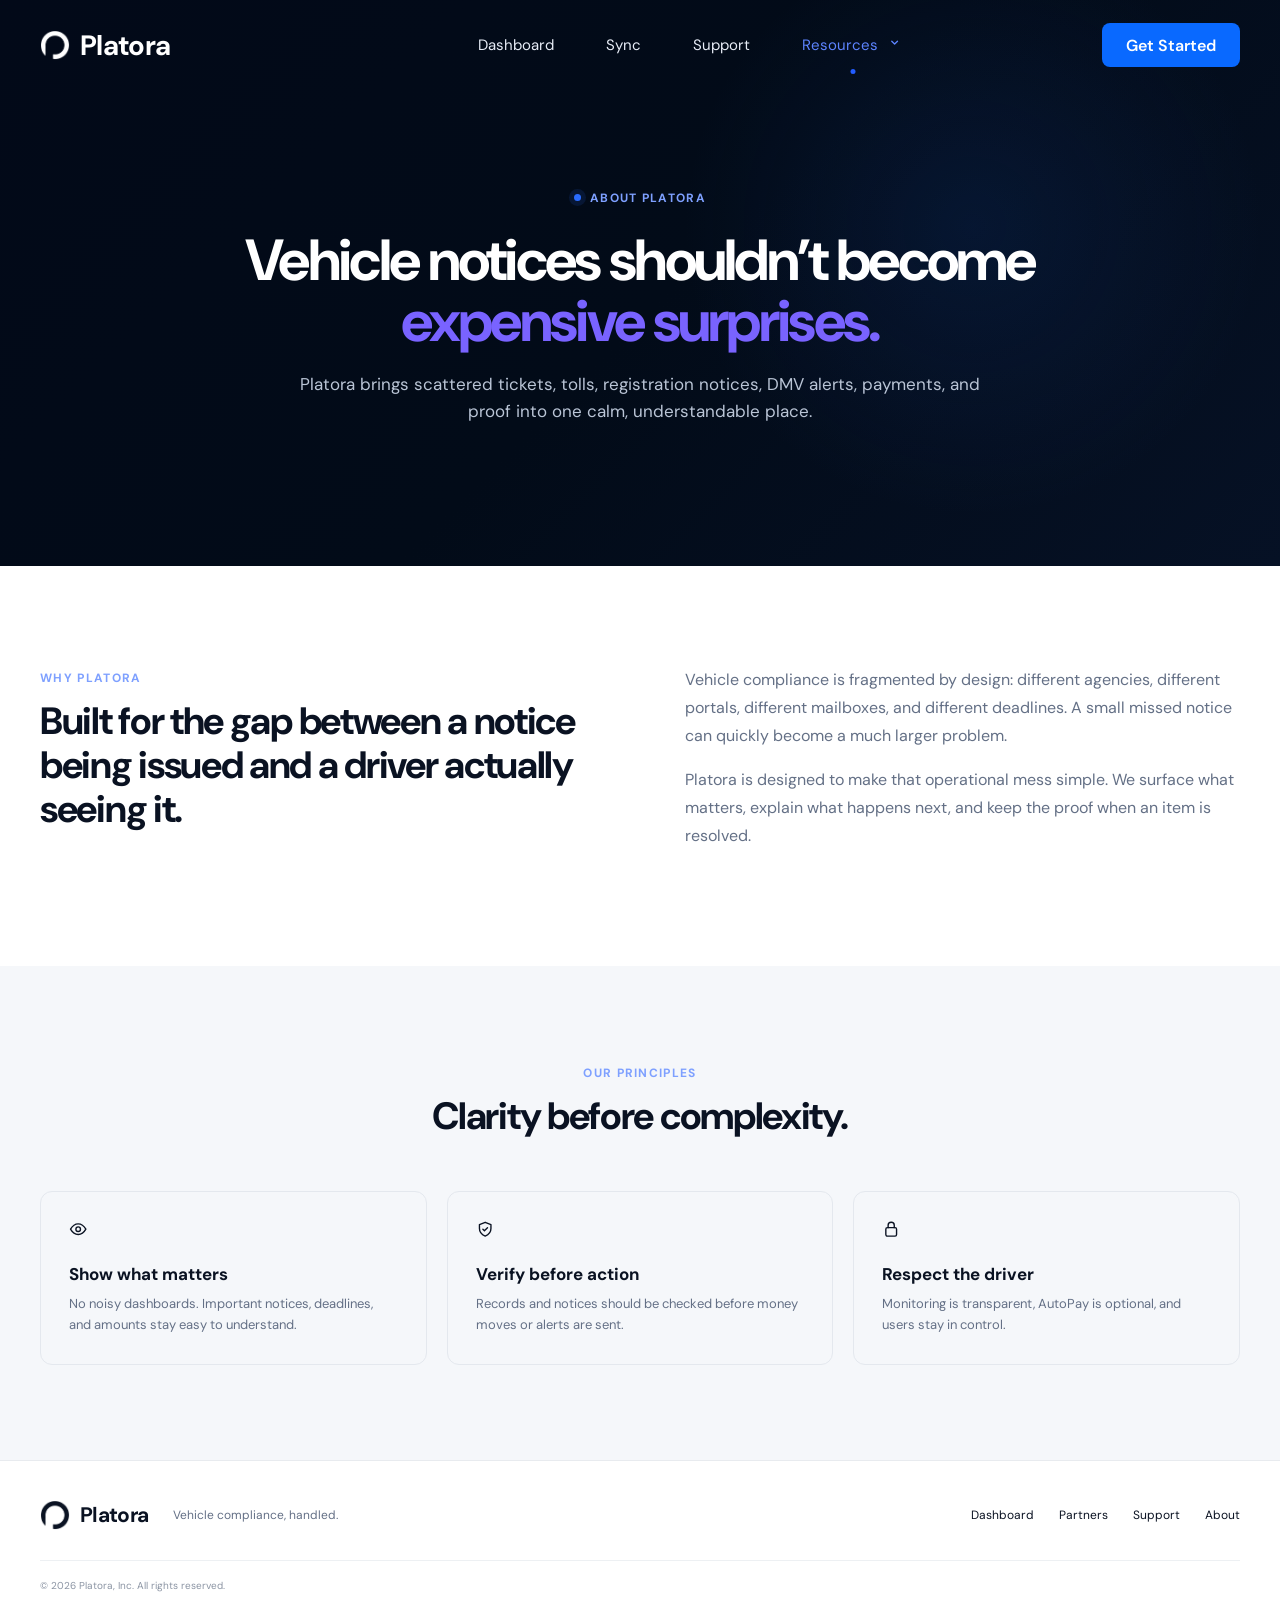
==== about.html @ 17e53a76 "Add files via upload" ====
<!doctype html>
<html lang="en">
<head><meta charset="UTF-8"><meta name="viewport" content="width=device-width, initial-scale=1.0"><title>About — Platora</title><link rel="preconnect" href="https://fonts.googleapis.com"><link rel="preconnect" href="https://fonts.gstatic.com" crossorigin><link href="https://fonts.googleapis.com/css2?family=DM+Sans:wght@400;500;600;700&display=swap" rel="stylesheet"><link rel="stylesheet" href="styles.css"></head>
<body>
  <div class="inner-dark"><header class="site-header"><a class="brand" href="index.html"><span class="brand-mark" data-icon="platora"></span><span>Platora</span></a><nav class="desktop-nav"><a href="dashboard.html">Dashboard</a><a href="index.html#how-it-works">Sync</a><a href="support.html">Support</a><div class="dropdown"><button class="nav-dropdown active" aria-expanded="false">Resources <span data-icon="chevron-down"></span></button><div class="dropdown-menu"><a href="partners.html"><span data-icon="users"></span><span><strong>Partners</strong><small>Earn recurring revenue</small></span></a><a href="support.html"><span data-icon="help"></span><span><strong>Help</strong><small>Answers and support</small></span></a><a href="about.html"><span data-icon="info"></span><span><strong>About</strong><small>Why we built Platora</small></span></a></div></div></nav><div class="header-actions"><a class="button button-primary button-small" href="login.html">Get Started</a><button class="menu-button" aria-label="Open menu" aria-expanded="false"><span data-icon="menu"></span></button></div></header><section class="inner-hero page-width about-hero"><span class="eyebrow"><span class="live-dot"></span>About Platora</span><h1>Vehicle notices shouldn’t become <span>expensive surprises.</span></h1><p>Platora brings scattered tickets, tolls, registration notices, DMV alerts, payments, and proof into one calm, understandable place.</p></section></div>
  <main>
    <section class="about-story page-width"><div class="section-intro"><span class="kicker">WHY PLATORA</span><h2>Built for the gap between a notice being issued and a driver actually seeing it.</h2></div><div class="story-copy"><p>Vehicle compliance is fragmented by design: different agencies, different portals, different mailboxes, and different deadlines. A small missed notice can quickly become a much larger problem.</p><p>Platora is designed to make that operational mess simple. We surface what matters, explain what happens next, and keep the proof when an item is resolved.</p></div></section>
    <section class="principles-section"><div class="page-width"><div class="section-intro centered"><span class="kicker">OUR PRINCIPLES</span><h2>Clarity before complexity.</h2></div><div class="benefit-grid"><article><span data-icon="eye"></span><h3>Show what matters</h3><p>No noisy dashboards. Important notices, deadlines, and amounts stay easy to understand.</p></article><article><span data-icon="shield-check"></span><h3>Verify before action</h3><p>Records and notices should be checked before money moves or alerts are sent.</p></article><article><span data-icon="lock"></span><h3>Respect the driver</h3><p>Monitoring is transparent, AutoPay is optional, and users stay in control.</p></article></div></div></section>
  </main>
  <footer class="site-footer"><div class="page-width footer-inner"><a class="brand dark-brand" href="index.html"><span class="brand-mark" data-icon="platora"></span><span>Platora</span></a><p>Vehicle compliance, handled.</p><nav><a href="dashboard.html">Dashboard</a><a href="partners.html">Partners</a><a href="support.html">Support</a><a href="about.html">About</a></nav><small>© 2026 Platora, Inc. All rights reserved.</small></div></footer>
  <script src="app.js?v=4"></script>
</body></html>
---- styles.css ----
:root{--navy:#020b1b;--navy-2:#071225;--navy-3:#0b172b;--blue:#0969ff;--blue-2:#3457ff;--purple:#7857ff;--ink:#0a1222;--muted:#647086;--line:#e6eaf0;--soft:#f5f7fa;--white:#fff;--green:#20b26b;--red:#e34c5d;--amber:#e2a31c;--shadow:0 18px 50px rgba(15,32,62,.1);--radius:14px}
*{box-sizing:border-box}html{scroll-behavior:smooth}body{margin:0;font-family:"DM Sans",system-ui,sans-serif;color:var(--ink);background:#fff}button,input,select{font:inherit}button,a{-webkit-tap-highlight-color:transparent}a{text-decoration:none;color:inherit}svg{width:1.15em;height:1.15em;stroke:currentColor;stroke-width:1.8;fill:none;stroke-linecap:round;stroke-linejoin:round}.page-width{width:min(1320px,calc(100% - 80px));margin-inline:auto}.dark-shell,.inner-dark{color:white;background:radial-gradient(circle at 76% 40%,rgba(18,56,127,.22),transparent 28%),linear-gradient(135deg,#020918 0%,#020b18 52%,#061125 100%)}.site-header{height:90px;width:min(1320px,calc(100% - 80px));margin:auto;display:flex;align-items:center;justify-content:space-between;position:relative;z-index:20}.brand{display:flex;align-items:center;gap:10px;font-size:28px;font-weight:700;letter-spacing:-.7px;color:#fff}.brand-mark{display:grid;place-items:center;color:#2073ff}.brand-mark svg{width:31px;height:31px;stroke-width:2}.desktop-nav{display:flex;align-items:center;gap:52px;margin-left:110px}.desktop-nav>a,.nav-dropdown{color:#e8edf7;background:none;border:0;padding:34px 0;font-size:15px;cursor:pointer;position:relative}.desktop-nav>a.active,.nav-dropdown.active{color:#5d84ff}.desktop-nav>a.active:after,.nav-dropdown.active:after{content:"";position:absolute;bottom:16px;left:50%;width:5px;height:5px;background:#225cff;border-radius:50%;transform:translateX(-50%)}.nav-dropdown{display:flex;align-items:center;gap:8px}.dropdown{position:relative}.dropdown-menu{position:absolute;top:72px;right:-35px;background:white;width:250px;padding:8px;border:1px solid #e5e9f0;border-radius:14px;box-shadow:0 18px 50px rgba(0,0,0,.2);opacity:0;visibility:hidden;transform:translateY(-5px);transition:.18s;color:var(--ink)}.dropdown.open .dropdown-menu{opacity:1;visibility:visible;transform:none}.dropdown-menu a{display:flex;gap:12px;align-items:center;padding:12px;border-radius:9px}.dropdown-menu a:hover{background:#f5f7fb}.dropdown-menu a>svg{color:var(--blue);font-size:20px}.dropdown-menu span{display:flex;flex-direction:column}.dropdown-menu strong{font-size:14px}.dropdown-menu small{color:var(--muted);font-size:11px;margin-top:2px}.header-actions{display:flex;align-items:center;gap:25px}.button{border:0;border-radius:8px;min-height:48px;padding:0 24px;display:inline-flex;align-items:center;justify-content:center;gap:9px;font-weight:600;cursor:pointer;transition:transform .18s,box-shadow .18s,background .18s}.button:hover{transform:translateY(-1px)}.button-primary{color:white;background:linear-gradient(135deg,#0876ff,#164dff);box-shadow:0 8px 24px rgba(21,94,255,.25)}.button-small{min-height:44px;padding:0 24px}.button-outline{color:white;background:transparent;border:1px solid #475167}.button-outline-dark{color:var(--ink);background:white;border:1px solid #d9dee7}.button-white{background:white;color:#0e54dc;box-shadow:0 8px 24px rgba(0,0,0,.15)}.full-width{width:100%}.icon-button,.menu-button{color:white;background:none;border:0;padding:8px;display:grid;place-items:center;cursor:pointer}.icon-button svg{width:23px;height:23px}.menu-button{display:none}.hero{display:grid;grid-template-columns:43% 57%;min-height:650px;align-items:center;padding-top:28px;overflow:visible}.hero-copy{padding:25px 20px 72px 10px;position:relative;z-index:2}.eyebrow,.kicker{display:inline-flex;align-items:center;gap:9px;color:#7ea0ff;font-size:12px;font-weight:700;letter-spacing:.11em;text-transform:uppercase}.live-dot{width:7px;height:7px;border-radius:50%;background:#2a6cff;box-shadow:0 0 0 5px rgba(42,108,255,.12)}.hero h1{font-size:52px;line-height:1.05;letter-spacing:-2.5px;margin:22px 0 18px;max-width:580px}.hero h1 span,.inner-hero h1 span{color:#7963ff}.hero-copy>p{color:#c7cfdd;font-size:17px;line-height:1.55;max-width:525px}.plate-search{display:flex;height:56px;margin:28px 0 21px;max-width:540px;border:1px solid #2f3b51;background:#111c2d;border-radius:9px;overflow:hidden;align-items:center}.plate-search>svg{margin-left:18px;color:#a9b5c8}.plate-search input{flex:1;min-width:0;border:0;outline:0;background:transparent;color:white;padding:0 13px;text-transform:uppercase}.plate-search .button{height:100%;border-radius:0;min-width:145px}.mobile-dashboard-cta{position:absolute;left:560px;bottom:72px;min-width:142px}.trust-row{display:flex;align-items:center;gap:28px;color:#ced6e4;font-size:12px}.trust-row span{display:flex;align-items:center;gap:8px;white-space:nowrap}.trust-row i{font-style:normal;color:#4c72ff;display:grid}.browser-preview{width:760px;height:480px;border:1px solid #4c566a;border-radius:13px 13px 0 0;background:#07101e;box-shadow:0 28px 80px rgba(0,0,0,.42);align-self:end;overflow:hidden}.browser-bar{height:42px;background:#0f1726;display:flex;align-items:center;gap:15px;padding:0 14px;color:#718097}.traffic-lights{display:flex;gap:6px}.traffic-lights i{width:9px;height:9px;border-radius:50%;background:#ff5e57}.traffic-lights i:nth-child(2){background:#febc2e}.traffic-lights i:nth-child(3){background:#28c840}.address-bar{height:24px;border-radius:5px;background:#121d2f;display:flex;align-items:center;gap:8px;padding:0 12px;font-size:9px;flex:1}.app-frame{height:calc(100% - 42px);display:grid;grid-template-columns:120px 1fr}.app-sidebar{background:#050d1a;border-right:1px solid #1a273a;padding:13px 9px;display:flex;flex-direction:column;gap:2px}.mini-brand{display:flex;align-items:center;gap:7px;font-size:13px;padding:3px 6px 16px}.mini-brand svg{color:#2f6fff}.app-sidebar a{display:flex;align-items:center;gap:8px;padding:9px 8px;border-radius:5px;color:#9da9ba;font-size:9px}.app-sidebar a.selected{background:#112950;color:#69a0ff}.app-main{padding:16px}.app-topline{display:flex;justify-content:space-between;align-items:center}.app-topline h3{font-size:16px;margin:0}.app-topline small{color:#abb6c8;font-size:8px}.metric-grid{display:grid;grid-template-columns:repeat(4,1fr);gap:9px;margin:16px 0 11px}.metric-grid>div,.dark-panel{background:#0e1727;border:1px solid #182337;border-radius:6px}.metric-grid>div{height:86px;padding:11px;display:flex;flex-direction:column}.metric-grid small{color:#b9c2d0;font-size:8px}.metric-grid b{font-size:16px;margin:8px 0}.metric-grid a{color:#5483ff;font-size:7px}.preview-panels{display:grid;grid-template-columns:2.1fr 1fr;gap:10px}.dark-panel{padding:11px}.dark-panel h4{font-size:9px;margin:0 0 8px}.mini-violation{display:grid;grid-template-columns:28px 1fr 52px 37px;align-items:center;gap:7px;border-bottom:1px solid #1c2738;padding:7px 0}.mini-violation>i{width:25px;height:25px;border-radius:50%;display:grid;place-items:center}.mini-violation>i.red{background:#39202b;color:#ff6573}.mini-violation>i.amber{background:#342a17;color:#e6ad2f}.mini-violation>i.purple{background:#28203f;color:#9a70ff}.mini-violation span,.what-preview div span{display:flex;flex-direction:column}.mini-violation b,.what-preview b{font-size:8px}.mini-violation small,.what-preview small{font-size:6px;color:#a8b2c1;margin-top:2px}.mini-violation strong{font-size:8px}.mini-violation button{font-size:7px;color:white;border:1px solid #28344a;border-radius:4px;background:#111b2c;padding:5px}.what-preview>div{display:flex;gap:8px;align-items:center;border-bottom:1px solid #1b2739;padding:10px 0}.what-preview>div>svg{color:#4f80ff}.product-section{background:#f4f5f7;padding:22px 0 32px}.product-grid{display:grid;grid-template-columns:300px 1fr 310px;gap:18px}.summary-column,.action-column{display:flex;flex-direction:column;gap:18px}.white-card{background:white;border:1px solid #e4e7ec;border-radius:9px;box-shadow:0 2px 8px rgba(28,43,66,.025)}.summary-card,.tracker-card,.what-card{padding:20px}.card-heading,.tracker-card{display:flex;gap:13px}.card-heading h3,.tracker-card h3,.what-card h3{font-size:15px;margin:0}.card-heading small{font-size:10px;color:var(--muted)}.status-dot{display:inline-block;width:7px;height:7px;border-radius:50%;background:#26c477}.soft-icon{flex:0 0 auto;width:42px;height:42px;border-radius:50%;display:grid;place-items:center}.soft-icon.blue{background:#edf2ff;color:#215cf4}.soft-icon.red{background:#ffeaed;color:#df4255}.soft-icon.amber{background:#fff3d9;color:#ca8b10}.soft-icon.purple{background:#f0e9ff;color:#7649e9}.soft-icon.green{background:#e7f8ef;color:#16a25e}.soft-icon.large{width:56px;height:56px}.summary-card dl{margin:18px 0}.summary-card dl div{display:flex;justify-content:space-between;margin:11px 0;font-size:12px}.summary-card dd{font-weight:700}.summary-card .button{height:44px;font-size:12px}.secure-note{font-size:10px;color:var(--muted);display:flex;justify-content:center;align-items:center;gap:6px;margin:10px 0 0}.tracker-card{align-items:flex-start}.tracker-card p{font-size:12px;line-height:1.5;color:var(--muted);margin:8px 0 16px}.tracker-card small{font-size:10px;color:#465064}.violations-card{padding:18px 16px}.section-card-title{display:flex;align-items:center;justify-content:space-between}.section-card-title h2{font-size:18px;margin:0 0 13px}.section-card-title h2 span{font-size:11px;background:#f2f3f6;padding:4px 7px;border-radius:50%;margin-left:7px}.section-card-title button{border:0;background:transparent;font-size:11px;color:#566174;display:flex;align-items:center;gap:4px;cursor:pointer}.violation-row{min-height:101px;border:1px solid #e8eaee;border-radius:6px;margin-bottom:8px;padding:13px 15px;display:grid;grid-template-columns:48px 1fr 90px 68px;gap:12px;align-items:center}.violation-row h3{font-size:15px;margin:0 0 5px}.violation-row p,.violation-row small{font-size:11px;margin:0;color:#1f2938}.violation-row small{color:var(--muted)}.violation-row strong{text-align:right;font-size:14px}.pay-button{background:white;border:1px solid #dfe3e9;border-radius:7px;padding:9px 17px;font-weight:600;cursor:pointer}.view-link,.text-link{color:#135cf0;font-size:13px;font-weight:600;display:flex;align-items:center;justify-content:center;gap:8px;padding-top:13px}.what-card>div{display:flex;align-items:center;gap:12px;border:1px solid #e7e9ed;border-radius:7px;padding:12px;margin-top:7px}.what-card p{display:flex;flex-direction:column;margin:0}.what-card b{font-size:12px}.what-card small{font-size:10px;line-height:1.35;color:var(--muted);margin-top:3px}.help-card{display:flex;align-items:center;padding:17px;gap:12px}.help-card p{flex:1;display:flex;flex-direction:column;margin:0}.help-card b{font-size:12px}.help-card small{font-size:10px;color:var(--muted);margin-top:3px}.steps-section,.partner-benefits,.about-story{padding:100px 0}.section-intro{max-width:560px}.section-intro.centered{margin:0 auto;text-align:center}.section-intro h2{font-size:38px;line-height:1.15;letter-spacing:-1.3px;margin:13px 0}.section-intro p{font-size:16px;line-height:1.65;color:var(--muted)}.steps-flow{display:grid;grid-template-columns:repeat(4,1fr);gap:24px;margin-top:58px}.steps-flow article{position:relative;padding:25px 20px;border-top:1px solid #dfe3e9}.steps-flow article>span{position:absolute;top:-12px;left:20px;background:white;padding-right:12px;color:#9ba4b2;font-size:11px}.steps-flow article>i{display:grid;color:var(--blue);font-size:28px}.steps-flow h3{font-size:16px;margin:17px 0 8px}.steps-flow p{font-size:13px;line-height:1.5;color:var(--muted)}.built-section{padding:90px 0;background:#f6f8fb}.split-section{display:grid;grid-template-columns:1fr 1.15fr;gap:90px;align-items:center}.section-intro .text-link{justify-content:flex-start;padding-top:12px}.audience-grid{display:grid;grid-template-columns:1fr 1fr;gap:12px}.audience-grid span{background:white;border:1px solid #e7eaf0;border-radius:10px;padding:17px;display:flex;align-items:center;gap:12px;font-size:13px;font-weight:600}.audience-grid i{color:var(--blue);display:grid;font-size:19px}.coverage-section{padding:90px 0;background:var(--navy-2);color:white}.coverage-grid{display:grid;grid-template-columns:1fr 1.1fr;gap:100px;align-items:center}.kicker.light{color:#7da0ff}.coverage-section .section-intro p{color:#aeb9ca}.tier-stack{display:flex;flex-direction:column;gap:14px}.tier-stack article{display:grid;grid-template-columns:67px 1fr 44px;gap:18px;align-items:center;padding:23px;border:1px solid #26344b;background:#0c182a;border-radius:12px}.tier-stack h3{font-size:16px;margin:0 0 6px}.tier-stack p{font-size:12px;line-height:1.5;color:#aeb9ca;margin:0}.tier-stack>article>i{width:44px;height:44px;border-radius:50%;background:#162843;color:#6390ff;display:grid;place-items:center}.tier-label{font-size:9px;color:#6590ff;font-weight:700;background:#13254c;border-radius:5px;padding:6px;text-align:center}.purple-label{color:#b695ff;background:#251d45}.autopay-section{padding:100px 0}.autopay-grid{display:grid;grid-template-columns:1fr 1fr;gap:100px;align-items:center}.autopay-visual{background:#f2f5fa;border-radius:18px;padding:55px}.rule-card{background:white;border:1px solid #e0e5ed;box-shadow:var(--shadow);border-radius:12px;padding:22px}.rule-head{display:flex;align-items:center;gap:13px;border-bottom:1px solid #edf0f3;padding-bottom:18px;margin-bottom:6px}.rule-head>div{display:flex;flex-direction:column;flex:1}.rule-head small{color:var(--muted);margin-top:3px}.toggle input{display:none}.toggle span{display:block;width:42px;height:24px;border-radius:30px;background:#cbd1db;position:relative;cursor:pointer}.toggle span:after{content:"";position:absolute;width:18px;height:18px;background:white;border-radius:50%;top:3px;left:3px;box-shadow:0 1px 4px #999;transition:.2s}.toggle input:checked+span{background:var(--blue)}.toggle input:checked+span:after{left:21px}.rule-line{display:flex;justify-content:space-between;padding:15px 3px;border-bottom:1px solid #edf0f3;font-size:13px}.rule-success{margin-top:16px;border-radius:7px;padding:11px;background:#eaf8f0;color:#15834e;font-size:11px;display:flex;align-items:center;gap:8px}.check-list{list-style:none;padding:0;margin:24px 0 0}.check-list li{display:flex;gap:10px;align-items:center;margin:11px 0;font-size:13px}.check-list li svg{color:var(--blue);background:#eaf1ff;border-radius:50%;padding:3px;width:19px;height:19px}.partner-cta{background:linear-gradient(135deg,#0759ef,#173bce);color:white;padding:75px 0}.partner-cta-inner{display:flex;justify-content:space-between;align-items:center;gap:50px}.partner-cta h2{font-size:34px;line-height:1.2;max-width:690px;margin:13px 0}.partner-cta p{color:#d6e2ff;margin:0;max-width:680px}.site-footer{border-top:1px solid #e8ebef;padding:34px 0;background:white}.footer-inner{display:grid;grid-template-columns:auto 1fr auto;align-items:center;gap:25px}.dark-brand{color:var(--ink);font-size:21px}.dark-brand .brand-mark svg{width:25px}.footer-inner>p{font-size:12px;color:var(--muted)}.footer-inner nav{display:flex;gap:25px;font-size:12px}.footer-inner small{grid-column:1/-1;border-top:1px solid #edf0f3;padding-top:18px;color:#8b94a3;font-size:10px}.inner-dark{min-height:525px}.inner-hero{text-align:center;padding:85px 0 110px}.inner-hero h1{font-size:58px;line-height:1.05;letter-spacing:-2.7px;max-width:830px;margin:24px auto 19px}.inner-hero p{color:#bac5d6;font-size:17px;line-height:1.6;max-width:690px;margin:0 auto 31px}.inner-hero .button{margin-top:6px}.partner-benefits .section-intro{max-width:650px}.benefit-grid{display:grid;grid-template-columns:repeat(3,1fr);gap:20px;margin-top:52px}.benefit-grid article{border:1px solid #e4e8ee;border-radius:12px;padding:28px}.benefit-grid article>svg{font-size:27px;color:var(--blue)}.benefit-grid h3{font-size:17px;margin:20px 0 9px}.benefit-grid p{font-size:13px;line-height:1.6;color:var(--muted);margin:0}.partner-options,.principles-section{padding:95px 0;background:#f5f7fa}.option-grid{display:grid;grid-template-columns:1fr 1fr;gap:25px;max-width:920px;margin:48px auto 0}.option-card{background:white;border:1px solid #dfe4eb;border-radius:14px;padding:34px;position:relative}.option-card.featured{border-color:#6d91ff;box-shadow:0 18px 50px rgba(18,74,182,.12)}.option-label{color:#2865ee;background:#edf3ff;border-radius:20px;font-size:9px;font-weight:700;padding:6px 9px}.option-label.neutral{color:#6b7482;background:#f1f3f5}.option-icon{width:54px;height:54px;background:#edf3ff;color:var(--blue);display:grid;place-items:center;border-radius:12px;margin:23px 0}.option-icon.purple{color:var(--purple);background:#f1edff}.option-card h3{font-size:24px;margin:0 0 10px}.option-card>p{font-size:13px;line-height:1.6;color:var(--muted);min-height:63px}.option-card .check-list{border-top:1px solid #e9ecf0;padding-top:15px;margin-bottom:28px}.partner-how{padding:90px 0}.partner-how>.section-intro{margin:auto;text-align:center}.partner-steps{display:grid;grid-template-columns:repeat(3,1fr);max-width:850px;margin:48px auto 0}.partner-steps article{text-align:center;padding:0 40px;border-right:1px solid #e0e4ea}.partner-steps article:last-child{border:0}.partner-steps b{display:grid;place-items:center;width:35px;height:35px;margin:auto;background:#edf3ff;color:var(--blue);border-radius:50%}.partner-steps h3{font-size:16px}.partner-steps p{font-size:12px;color:var(--muted)}.compact-dark{min-height:390px}.support-hero{text-align:center;padding:55px 0}.support-hero h1{font-size:48px;letter-spacing:-2px;margin:13px 0}.support-hero p{color:#b7c1d0}.help-search{max-width:590px;height:56px;margin:28px auto 0;background:white;border-radius:9px;display:flex;align-items:center;padding:0 18px;color:#738095}.help-search input{border:0;outline:0;width:100%;padding:0 12px}.support-main{padding:65px 0 90px}.topic-grid{display:grid;grid-template-columns:1fr 1fr;gap:14px}.topic-grid button{background:white;border:1px solid #e1e5eb;border-radius:10px;padding:19px;display:flex;align-items:center;text-align:left;cursor:pointer}.topic-grid button>span{width:42px;height:42px;background:#eef3ff;color:var(--blue);border-radius:10px;display:grid;place-items:center;margin-right:13px}.topic-grid button div{display:flex;flex:1;flex-direction:column}.topic-grid b{font-size:14px}.topic-grid small{color:var(--muted);margin-top:4px}.topic-grid button>i{display:grid}.faq-section{display:grid;grid-template-columns:280px 1fr;gap:80px;margin-top:90px}.faq-list details{border-bottom:1px solid #e1e5eb}.faq-list summary{list-style:none;font-size:15px;font-weight:600;padding:21px 5px;display:flex;justify-content:space-between;cursor:pointer}.faq-list summary::-webkit-details-marker{display:none}.faq-list details p{color:var(--muted);font-size:13px;line-height:1.65;padding:0 40px 20px 5px;margin:0}.faq-list details[open] summary svg{transform:rotate(45deg)}.contact-card{margin-top:80px;background:#f4f7fc;border-radius:14px;padding:30px 35px;display:flex;align-items:center;gap:20px}.contact-card div{flex:1}.contact-card h2{font-size:20px;margin:0 0 5px}.contact-card p{font-size:13px;color:var(--muted);margin:0}.about-hero{padding-top:95px}.about-story{display:grid;grid-template-columns:1fr 1fr;gap:90px}.story-copy p{font-size:16px;line-height:1.75;color:var(--muted);margin-top:0}.dashboard-page{background:#f5f7fa}.light-header{height:76px;width:min(1400px,calc(100% - 50px))}.light-nav>a,.light-nav .nav-dropdown{color:#3b4555}.dark-menu{color:var(--ink)}.demo-main{width:min(1400px,calc(100% - 50px));padding:45px 0 70px}.demo-heading{display:flex;align-items:end;justify-content:space-between;margin-bottom:27px}.demo-heading h1{font-size:36px;letter-spacing:-1.3px;margin:9px 0}.demo-heading p{color:var(--muted);margin:0}.demo-vehicle{display:flex;align-items:center;gap:12px;background:white;border:1px solid #e2e6eb;padding:12px 17px;border-radius:9px}.demo-vehicle>svg{color:var(--blue)}.demo-vehicle div{display:flex;flex-direction:column}.demo-vehicle small{font-size:9px;color:var(--muted)}.demo-vehicle b{font-size:12px}.dashboard-shell{min-height:640px;display:grid;grid-template-columns:220px 1fr;background:white;border:1px solid #dfe4ea;border-radius:14px;box-shadow:var(--shadow);overflow:hidden}.demo-sidebar{background:var(--navy-2);color:white;padding:24px 14px;display:flex;flex-direction:column}.demo-user{display:flex;gap:10px;align-items:center;padding:0 9px 23px;border-bottom:1px solid #203049}.demo-user>span{width:35px;height:35px;border-radius:50%;background:#1b56dc;display:grid;place-items:center;font-size:11px;font-weight:700}.demo-user div{display:flex;flex-direction:column}.demo-user b{font-size:12px}.demo-user small{font-size:9px;color:#8e9bae}.demo-sidebar nav{display:flex;flex-direction:column;gap:4px;padding-top:19px}.demo-sidebar button,.demo-sidebar>a{border:0;background:transparent;color:#aeb8c8;display:flex;align-items:center;gap:10px;text-align:left;border-radius:7px;padding:11px 12px;font-size:11px;cursor:pointer}.demo-sidebar button.active{background:#123674;color:#71a0ff}.demo-sidebar button em{font-style:normal;margin-left:auto;border-radius:20px;background:#273751;padding:2px 6px;font-size:8px}.demo-sidebar>a{margin-top:auto}.demo-content{background:#f7f8fa;padding:28px}.demo-panel{display:none}.demo-panel.active{display:block}.panel-heading{display:flex;align-items:center;justify-content:space-between;margin-bottom:22px}.panel-heading h2{font-size:22px;margin:0 0 4px}.panel-heading p{color:var(--muted);font-size:12px;margin:0}.demo-metrics{display:grid;grid-template-columns:repeat(3,1fr);gap:14px;margin-bottom:17px}.demo-metrics article{background:white;border:1px solid #e2e6ec;border-radius:9px;padding:16px;display:flex;gap:13px;align-items:center}.demo-metrics article>div{display:flex;flex-direction:column}.demo-metrics small{font-size:10px;color:var(--muted)}.demo-metrics b{font-size:20px;margin:3px 0}.demo-metrics em{font-size:9px;color:#8a94a3;font-style:normal}.demo-grid{display:grid;grid-template-columns:1.7fr .8fr;gap:17px}.demo-list{padding:18px}.violation-row.compact{grid-template-columns:45px 1fr 80px 60px;min-height:84px;border:0;border-top:1px solid #e9ebef;margin:0;border-radius:0;padding:12px 4px}.violation-row.compact h3{font-size:13px}.violation-row.compact p{font-size:10px;color:var(--muted)}.activity-card{padding:18px;text-align:center}.monitoring-pill{font-size:9px;color:#17834e;background:#eaf8f1;border-radius:20px;padding:6px 9px;display:inline-flex;align-items:center;gap:5px}.monitoring-pill i{width:6px;height:6px;background:#22b870;border-radius:50%}.scan-visual{width:88px;height:88px;border-radius:50%;background:radial-gradient(circle,#e7f0ff 20%,#f4f7fc 21%,#f4f7fc 40%,#e7f0ff 41%,#e7f0ff 43%,#f7f9fc 44%);display:grid;place-items:center;margin:25px auto 13px;color:var(--blue);font-size:26px}.activity-card h3{font-size:14px}.activity-card>p{font-size:10px;color:var(--muted);line-height:1.5}.source-row{display:flex;justify-content:space-between;border-top:1px solid #e8ebef;padding:12px 0;font-size:9px;text-align:left}.source-row b{color:#21865a}.full-list{padding:20px}.vehicle-cards{display:grid;grid-template-columns:1fr 1fr;gap:16px}.vehicle-card{padding:24px;display:grid;grid-template-columns:55px 1fr auto;align-items:center;gap:17px}.vehicle-card>svg{width:50px;height:50px;padding:13px;background:#edf3ff;color:var(--blue);border-radius:10px}.vehicle-card small{color:var(--muted);font-size:9px}.vehicle-card h3{font-size:20px;margin:3px 0}.vehicle-card p{font-size:11px;color:var(--muted);margin:0}.empty-state{padding:75px;text-align:center}.empty-state>svg{font-size:38px;color:var(--blue)}.empty-state h3{margin:17px 0 7px}.empty-state p{color:var(--muted);font-size:12px;margin-bottom:23px}.settings-card{max-width:600px;padding:26px}.settings-card>label{display:flex;justify-content:space-between;border-bottom:1px solid #e7eaef;padding:17px 5px;font-size:13px}.settings-card>p{display:flex;align-items:center;gap:8px;font-size:11px;color:var(--muted);background:#f3f6fb;padding:12px;border-radius:7px}.toast{position:fixed;right:25px;bottom:25px;background:#081326;color:white;border-radius:8px;padding:13px 18px;font-size:12px;box-shadow:var(--shadow);transform:translateY(80px);opacity:0;transition:.25s}.toast.show{transform:none;opacity:1}.login-page{min-height:100vh;background:var(--navy);color:white}.login-brand{position:absolute;top:30px;left:40px}.login-layout{min-height:100vh;display:grid;grid-template-columns:1fr 1fr}.login-message{display:flex;flex-direction:column;justify-content:center;padding:120px max(55px,10vw);background:radial-gradient(circle at 40% 50%,rgba(27,72,156,.3),transparent 40%)}.login-message h1{font-size:48px;line-height:1.08;letter-spacing:-2px;max-width:530px;margin:20px 0}.login-message>p{color:#aebacd;line-height:1.65;max-width:480px}.login-points{display:flex;flex-direction:column;gap:14px;margin-top:25px;color:#ced6e2;font-size:12px}.login-points span{display:flex;gap:9px;align-items:center}.login-points i{display:grid;color:#5b85ff}.login-card{align-self:center;justify-self:center;background:white;color:var(--ink);width:min(440px,calc(100% - 50px));padding:13px 34px 35px;border-radius:14px;box-shadow:0 25px 70px rgba(0,0,0,.25)}.login-tabs{display:flex;border-bottom:1px solid #e3e7ed;margin-bottom:28px}.login-tabs button{flex:1;border:0;background:none;padding:17px;cursor:pointer;color:#7b8492}.login-tabs button.active{color:var(--blue);border-bottom:2px solid var(--blue);font-weight:600}.auth-panel{display:none}.auth-panel.active{display:flex;flex-direction:column}.auth-panel h2{font-size:24px;margin:0 0 6px}.auth-panel>p{color:var(--muted);font-size:12px;margin:0 0 22px}.auth-panel label{font-size:11px;font-weight:600;margin-bottom:15px}.auth-panel input,.auth-panel select{display:block;width:100%;height:46px;border:1px solid #dce1e8;border-radius:7px;margin-top:7px;padding:0 12px;outline:0}.auth-panel input:focus,.auth-panel select:focus{border-color:#6290ff;box-shadow:0 0 0 3px #edf3ff}.auth-panel>a{text-align:center;color:var(--blue);font-size:11px;margin-top:17px}.auth-panel>small{text-align:center;color:#9199a6;font-size:9px;margin-top:16px}.sr-only{position:absolute;width:1px;height:1px;padding:0;margin:-1px;overflow:hidden;clip:rect(0,0,0,0);white-space:nowrap;border:0}
@media(max-width:1050px){.desktop-nav{gap:28px;margin-left:20px}.hero{grid-template-columns:1fr;padding-top:45px}.hero-copy{max-width:700px}.browser-preview{justify-self:center;width:min(900px,100%);height:auto;aspect-ratio:1.58}.mobile-dashboard-cta{position:static;margin-left:12px;vertical-align:top}.plate-search{display:inline-flex;width:min(540px,100%)}.product-grid{grid-template-columns:280px 1fr}.action-column{grid-column:1/-1;display:grid;grid-template-columns:2fr 1fr}.product-grid,.page-width{width:min(100% - 40px,1320px)}.coverage-grid,.autopay-grid{gap:50px}.dashboard-shell{grid-template-columns:185px 1fr}.demo-grid{grid-template-columns:1fr}.activity-card{display:none}}
@media(max-width:760px){.page-width,.site-header,.light-header,.demo-main{width:calc(100% - 32px)}.site-header{height:72px}.brand{font-size:22px}.brand-mark svg{width:26px;height:26px}.desktop-nav{position:absolute;top:70px;left:0;right:0;margin:0;background:#081426;border:1px solid #25334a;border-radius:12px;padding:10px;display:none;flex-direction:column;align-items:stretch;gap:0}.site-header.menu-open .desktop-nav{display:flex}.desktop-nav>a,.nav-dropdown{padding:13px;width:100%;text-align:left}.nav-dropdown{justify-content:space-between}.desktop-nav>a.active:after,.nav-dropdown.active:after{display:none}.dropdown-menu{position:static;width:100%;box-shadow:none;margin-top:3px;display:none}.dropdown.open .dropdown-menu{display:block}.menu-button{display:grid}.icon-button{display:none}.header-actions .button{display:none}.light-nav{background:white;border-color:#e1e5eb;box-shadow:var(--shadow)}.hero{min-height:auto;padding-top:20px}.hero-copy{padding:30px 0 45px}.hero h1{font-size:42px;letter-spacing:-1.8px}.hero-copy>p{font-size:15px}.plate-search{display:flex;margin-bottom:12px}.plate-search .button{padding:0 15px;min-width:118px;font-size:12px}.mobile-dashboard-cta{margin:0 0 22px;width:100%}.trust-row{flex-wrap:wrap;gap:12px 20px}.browser-preview{border-radius:10px 10px 0 0}.app-frame{grid-template-columns:70px 1fr}.app-sidebar{padding-inline:5px}.app-sidebar a{font-size:0;justify-content:center}.mini-brand b{display:none}.metric-grid{grid-template-columns:1fr 1fr}.metric-grid>div:nth-child(n+3){display:none}.preview-panels{grid-template-columns:1fr}.what-preview{display:none}.product-section{padding-top:16px}.product-grid{grid-template-columns:1fr}.action-column{grid-column:auto;display:flex}.summary-column{display:grid;grid-template-columns:1fr 1fr}.violations-card{grid-row:1}.violation-row{grid-template-columns:42px 1fr auto;padding:12px 8px}.violation-row .soft-icon{width:38px;height:38px}.violation-row strong{grid-column:2;text-align:left}.violation-row .pay-button{grid-column:3;grid-row:1/3}.steps-section,.partner-benefits,.about-story,.autopay-section{padding:70px 0}.section-intro h2{font-size:31px}.steps-flow{grid-template-columns:1fr 1fr}.split-section,.coverage-grid,.autopay-grid,.about-story{grid-template-columns:1fr;gap:45px}.built-section,.coverage-section{padding:70px 0}.partner-cta-inner{flex-direction:column;align-items:flex-start}.partner-cta h2{font-size:28px}.footer-inner{grid-template-columns:1fr}.footer-inner nav{flex-wrap:wrap}.footer-inner small{grid-column:1}.inner-dark{min-height:450px}.inner-hero{padding:60px 0 85px}.inner-hero h1{font-size:42px}.benefit-grid{grid-template-columns:1fr}.option-grid{grid-template-columns:1fr}.partner-steps{grid-template-columns:1fr;gap:25px}.partner-steps article{border:0}.support-hero h1{font-size:38px}.topic-grid{grid-template-columns:1fr}.faq-section{grid-template-columns:1fr;gap:20px}.contact-card{align-items:flex-start;flex-wrap:wrap}.dashboard-shell{grid-template-columns:1fr}.demo-sidebar{padding:10px;flex-direction:row;overflow:auto}.demo-user,.demo-sidebar>a{display:none}.demo-sidebar nav{padding:0;flex-direction:row;width:100%}.demo-sidebar button{white-space:nowrap}.demo-content{padding:18px}.demo-heading{align-items:flex-start;gap:20px}.demo-vehicle{display:none}.demo-metrics{grid-template-columns:1fr}.demo-metrics article:nth-child(n+2){display:none}.vehicle-cards{grid-template-columns:1fr}.vehicle-card{grid-template-columns:45px 1fr}.vehicle-card .monitoring-pill{grid-column:2}.login-layout{grid-template-columns:1fr}.login-message{display:none}.login-card{margin-top:75px}.login-brand{top:22px;left:22px}.summary-column{grid-template-columns:1fr}.tracker-card{display:none}}
@media(max-width:480px){.hero h1{font-size:36px}.hero-copy{padding-top:15px}.plate-search{height:auto;flex-wrap:wrap;background:transparent;border:0;gap:8px}.plate-search>svg{position:absolute;margin:16px}.plate-search input{height:50px;border:1px solid #2f3b51;border-radius:8px;background:#111c2d;padding-left:45px;flex-basis:100%}.plate-search .button{height:50px;width:100%;border-radius:8px}.browser-preview{display:none}.product-grid{width:calc(100% - 20px)}.steps-flow{grid-template-columns:1fr}.audience-grid{grid-template-columns:1fr}.autopay-visual{padding:20px}.partner-cta{padding:55px 0}.option-card{padding:25px}.support-main{padding-top:45px}.demo-content{padding:12px}.dashboard-shell{border-radius:9px}.violation-row.compact{grid-template-columns:38px 1fr 58px}.violation-row.compact strong{display:none}.empty-state{padding:50px 20px}.login-card{padding-inline:24px}}
@media(max-width:480px){.plate-search{position:relative}.plate-search>svg{display:none}.plate-search input{padding-left:15px}.trust-row{align-items:flex-start;flex-direction:column}}

/* Homepage hero proportion refinements */
.header-actions .button-primary{box-shadow:0 2px 8px rgba(9,105,255,.12)}
.hero{grid-template-columns:minmax(0,42%) minmax(0,1fr);column-gap:54px;min-height:665px;padding-top:42px}
.hero-copy{padding:30px 0 82px 10px}
.hero-actions{display:flex;align-items:center;gap:14px;margin:30px 0 21px;max-width:545px}
.hero-actions .plate-search{flex:1;width:auto;min-width:0;max-width:none;margin:0}
.hero-actions .plate-search .button{min-width:118px;padding-inline:16px}
.hero-actions .mobile-dashboard-cta{position:static;min-width:142px}
.browser-preview{width:min(700px,100%);height:auto;aspect-ratio:700/442;justify-self:start;box-shadow:0 22px 60px rgba(0,0,0,.34)}

@media(max-width:1050px){
  .hero{grid-template-columns:1fr;column-gap:0;padding-top:45px}
  .hero-actions{max-width:600px}
  .hero-actions .mobile-dashboard-cta{margin-left:0}
  .browser-preview{width:min(820px,100%);height:auto}
}

@media(max-width:760px){
  .hero{padding-top:20px}
  .hero-actions{display:block;margin:28px 0 21px}
  .hero-actions .plate-search{width:100%;margin-bottom:12px}
  .hero-actions .mobile-dashboard-cta{width:100%;margin:0}
}

@media(min-width:1051px){
  .hero{min-height:480px;padding-top:0}
  .hero-copy{padding:0 0 4px 10px}
}

/* Homepage mockup alignment */
.dark-shell{background:#020b1b}
.hero .eyebrow{display:none}
.hero{grid-template-columns:minmax(0,44%) minmax(0,1fr);column-gap:20px;min-height:430px;padding-top:0}
.hero-copy{padding:0 0 0 10px}
.hero h1{font-size:44px;line-height:1.05;letter-spacing:-2px;margin:0 0 20px;max-width:480px}
.hero-copy>p{font-size:16px;line-height:1.55;max-width:430px;margin:0}
.hero-actions{width:445px;max-width:none;margin:26px 0 20px}
.hero-actions .plate-search{width:311px;flex:0 0 311px}
.hero-actions .mobile-dashboard-cta{min-width:120px;padding-inline:18px}
.trust-row{gap:24px;font-size:11px}
.browser-preview{width:min(630px,100%);aspect-ratio:19/12;justify-self:start;box-shadow:0 14px 35px rgba(0,0,0,.28)}
.header-actions .button-primary{background:#0969ff;box-shadow:none}

@media(max-width:1050px){
  .hero .eyebrow{display:inline-flex}
  .hero{min-height:auto;column-gap:0;padding-top:45px}
  .hero-copy{padding:30px 0 72px 10px}
  .hero h1{font-size:52px}
  .hero-actions{width:auto;max-width:600px}
  .hero-actions .plate-search{width:auto;flex:1}
}

@media(max-width:760px){
  .hero{padding-top:20px}
  .hero-copy{padding:30px 0 45px}
  .hero h1{font-size:42px}
  .hero-actions{width:100%;max-width:none}
  .hero-actions .plate-search{width:100%;flex:auto}
}

/* Monochrome Platora brand mark */
.brand-mark[data-icon="platora"],
.mini-brand [data-icon="platora"]{
  display:inline-block;
  flex:0 0 auto;
  width:30px;
  height:31px;
  background:currentColor;
  -webkit-mask:url("assets/platora-mark.png?v=4") center/contain no-repeat;
  mask:url("assets/platora-mark.png?v=4") center/contain no-repeat;
}
.brand .brand-mark[data-icon="platora"]{color:inherit}
.brand-mark[data-icon="platora"] svg,
.mini-brand [data-icon="platora"] svg{display:none}
.mini-brand [data-icon="platora"]{width:15px;height:16px;color:#fff}

/* Keep enough input space for the full plate placeholder */
@media(min-width:1051px){
  .hero{grid-template-columns:minmax(0,46%) minmax(0,1fr)}
  .hero-actions{width:502px}
  .hero-actions .plate-search{width:365px;flex-basis:365px}
  .hero-actions .plate-search .button{min-width:112px;padding-inline:14px}
  .hero-actions .mobile-dashboard-cta{min-width:125px}
}
.plate-search input{font-size:13px}
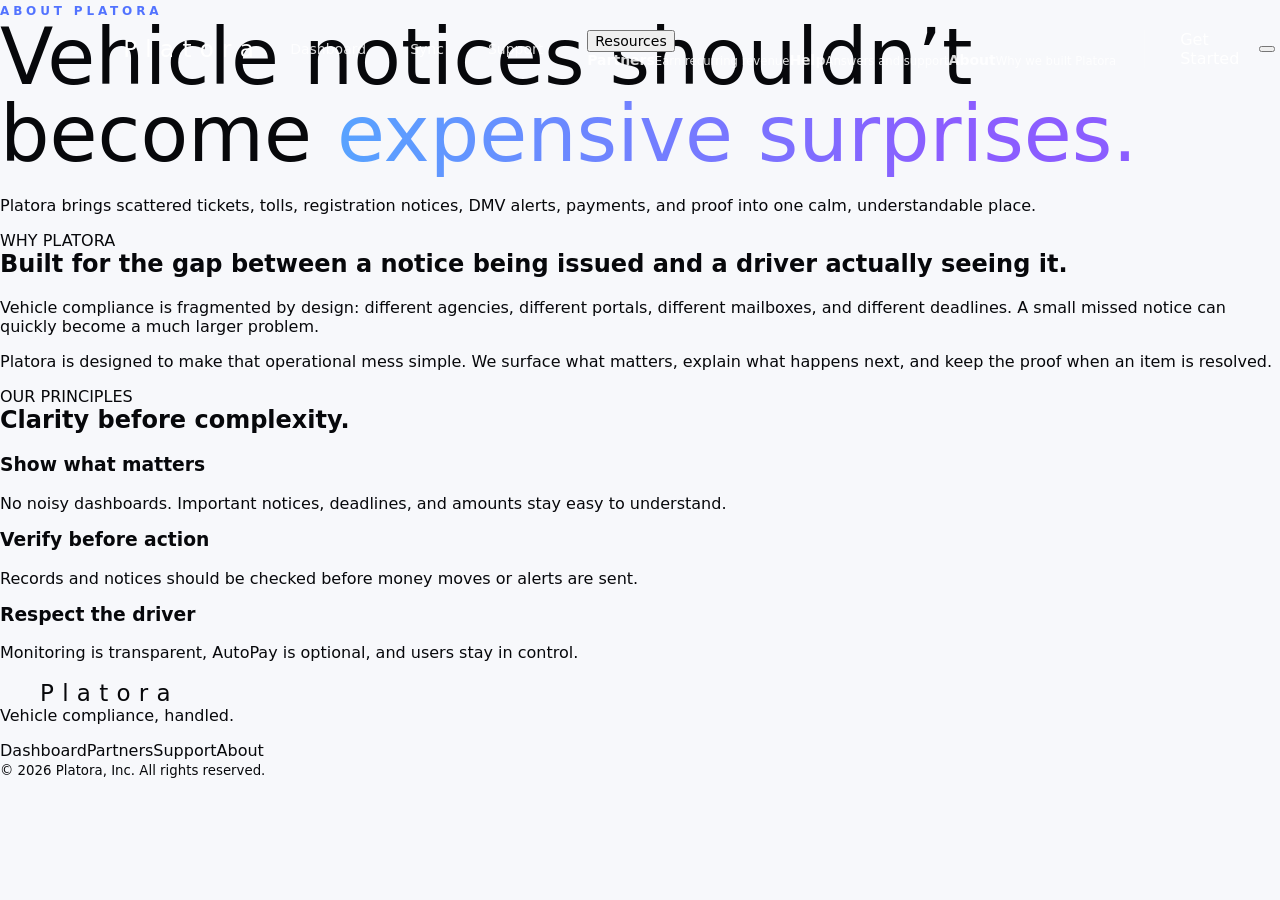
==== commit 062fda6a: "Update about.html" ====
--- a/about.html
+++ b/about.html
@@ -1,4 +1,4 @@
-<!doctype html>
+<!doctype html> 
 <html lang="en">
 <head><meta charset="UTF-8"><meta name="viewport" content="width=device-width, initial-scale=1.0"><title>About — Platora</title><link rel="preconnect" href="https://fonts.googleapis.com"><link rel="preconnect" href="https://fonts.gstatic.com" crossorigin><link href="https://fonts.googleapis.com/css2?family=DM+Sans:wght@400;500;600;700&display=swap" rel="stylesheet"><link rel="stylesheet" href="styles.css"></head>
 <body>
--- a/styles.css
+++ b/styles.css
@@ -1,92 +1,1343 @@
-:root{--navy:#020b1b;--navy-2:#071225;--navy-3:#0b172b;--blue:#0969ff;--blue-2:#3457ff;--purple:#7857ff;--ink:#0a1222;--muted:#647086;--line:#e6eaf0;--soft:#f5f7fa;--white:#fff;--green:#20b26b;--red:#e34c5d;--amber:#e2a31c;--shadow:0 18px 50px rgba(15,32,62,.1);--radius:14px}
-*{box-sizing:border-box}html{scroll-behavior:smooth}body{margin:0;font-family:"DM Sans",system-ui,sans-serif;color:var(--ink);background:#fff}button,input,select{font:inherit}button,a{-webkit-tap-highlight-color:transparent}a{text-decoration:none;color:inherit}svg{width:1.15em;height:1.15em;stroke:currentColor;stroke-width:1.8;fill:none;stroke-linecap:round;stroke-linejoin:round}.page-width{width:min(1320px,calc(100% - 80px));margin-inline:auto}.dark-shell,.inner-dark{color:white;background:radial-gradient(circle at 76% 40%,rgba(18,56,127,.22),transparent 28%),linear-gradient(135deg,#020918 0%,#020b18 52%,#061125 100%)}.site-header{height:90px;width:min(1320px,calc(100% - 80px));margin:auto;display:flex;align-items:center;justify-content:space-between;position:relative;z-index:20}.brand{display:flex;align-items:center;gap:10px;font-size:28px;font-weight:700;letter-spacing:-.7px;color:#fff}.brand-mark{display:grid;place-items:center;color:#2073ff}.brand-mark svg{width:31px;height:31px;stroke-width:2}.desktop-nav{display:flex;align-items:center;gap:52px;margin-left:110px}.desktop-nav>a,.nav-dropdown{color:#e8edf7;background:none;border:0;padding:34px 0;font-size:15px;cursor:pointer;position:relative}.desktop-nav>a.active,.nav-dropdown.active{color:#5d84ff}.desktop-nav>a.active:after,.nav-dropdown.active:after{content:"";position:absolute;bottom:16px;left:50%;width:5px;height:5px;background:#225cff;border-radius:50%;transform:translateX(-50%)}.nav-dropdown{display:flex;align-items:center;gap:8px}.dropdown{position:relative}.dropdown-menu{position:absolute;top:72px;right:-35px;background:white;width:250px;padding:8px;border:1px solid #e5e9f0;border-radius:14px;box-shadow:0 18px 50px rgba(0,0,0,.2);opacity:0;visibility:hidden;transform:translateY(-5px);transition:.18s;color:var(--ink)}.dropdown.open .dropdown-menu{opacity:1;visibility:visible;transform:none}.dropdown-menu a{display:flex;gap:12px;align-items:center;padding:12px;border-radius:9px}.dropdown-menu a:hover{background:#f5f7fb}.dropdown-menu a>svg{color:var(--blue);font-size:20px}.dropdown-menu span{display:flex;flex-direction:column}.dropdown-menu strong{font-size:14px}.dropdown-menu small{color:var(--muted);font-size:11px;margin-top:2px}.header-actions{display:flex;align-items:center;gap:25px}.button{border:0;border-radius:8px;min-height:48px;padding:0 24px;display:inline-flex;align-items:center;justify-content:center;gap:9px;font-weight:600;cursor:pointer;transition:transform .18s,box-shadow .18s,background .18s}.button:hover{transform:translateY(-1px)}.button-primary{color:white;background:linear-gradient(135deg,#0876ff,#164dff);box-shadow:0 8px 24px rgba(21,94,255,.25)}.button-small{min-height:44px;padding:0 24px}.button-outline{color:white;background:transparent;border:1px solid #475167}.button-outline-dark{color:var(--ink);background:white;border:1px solid #d9dee7}.button-white{background:white;color:#0e54dc;box-shadow:0 8px 24px rgba(0,0,0,.15)}.full-width{width:100%}.icon-button,.menu-button{color:white;background:none;border:0;padding:8px;display:grid;place-items:center;cursor:pointer}.icon-button svg{width:23px;height:23px}.menu-button{display:none}.hero{display:grid;grid-template-columns:43% 57%;min-height:650px;align-items:center;padding-top:28px;overflow:visible}.hero-copy{padding:25px 20px 72px 10px;position:relative;z-index:2}.eyebrow,.kicker{display:inline-flex;align-items:center;gap:9px;color:#7ea0ff;font-size:12px;font-weight:700;letter-spacing:.11em;text-transform:uppercase}.live-dot{width:7px;height:7px;border-radius:50%;background:#2a6cff;box-shadow:0 0 0 5px rgba(42,108,255,.12)}.hero h1{font-size:52px;line-height:1.05;letter-spacing:-2.5px;margin:22px 0 18px;max-width:580px}.hero h1 span,.inner-hero h1 span{color:#7963ff}.hero-copy>p{color:#c7cfdd;font-size:17px;line-height:1.55;max-width:525px}.plate-search{display:flex;height:56px;margin:28px 0 21px;max-width:540px;border:1px solid #2f3b51;background:#111c2d;border-radius:9px;overflow:hidden;align-items:center}.plate-search>svg{margin-left:18px;color:#a9b5c8}.plate-search input{flex:1;min-width:0;border:0;outline:0;background:transparent;color:white;padding:0 13px;text-transform:uppercase}.plate-search .button{height:100%;border-radius:0;min-width:145px}.mobile-dashboard-cta{position:absolute;left:560px;bottom:72px;min-width:142px}.trust-row{display:flex;align-items:center;gap:28px;color:#ced6e4;font-size:12px}.trust-row span{display:flex;align-items:center;gap:8px;white-space:nowrap}.trust-row i{font-style:normal;color:#4c72ff;display:grid}.browser-preview{width:760px;height:480px;border:1px solid #4c566a;border-radius:13px 13px 0 0;background:#07101e;box-shadow:0 28px 80px rgba(0,0,0,.42);align-self:end;overflow:hidden}.browser-bar{height:42px;background:#0f1726;display:flex;align-items:center;gap:15px;padding:0 14px;color:#718097}.traffic-lights{display:flex;gap:6px}.traffic-lights i{width:9px;height:9px;border-radius:50%;background:#ff5e57}.traffic-lights i:nth-child(2){background:#febc2e}.traffic-lights i:nth-child(3){background:#28c840}.address-bar{height:24px;border-radius:5px;background:#121d2f;display:flex;align-items:center;gap:8px;padding:0 12px;font-size:9px;flex:1}.app-frame{height:calc(100% - 42px);display:grid;grid-template-columns:120px 1fr}.app-sidebar{background:#050d1a;border-right:1px solid #1a273a;padding:13px 9px;display:flex;flex-direction:column;gap:2px}.mini-brand{display:flex;align-items:center;gap:7px;font-size:13px;padding:3px 6px 16px}.mini-brand svg{color:#2f6fff}.app-sidebar a{display:flex;align-items:center;gap:8px;padding:9px 8px;border-radius:5px;color:#9da9ba;font-size:9px}.app-sidebar a.selected{background:#112950;color:#69a0ff}.app-main{padding:16px}.app-topline{display:flex;justify-content:space-between;align-items:center}.app-topline h3{font-size:16px;margin:0}.app-topline small{color:#abb6c8;font-size:8px}.metric-grid{display:grid;grid-template-columns:repeat(4,1fr);gap:9px;margin:16px 0 11px}.metric-grid>div,.dark-panel{background:#0e1727;border:1px solid #182337;border-radius:6px}.metric-grid>div{height:86px;padding:11px;display:flex;flex-direction:column}.metric-grid small{color:#b9c2d0;font-size:8px}.metric-grid b{font-size:16px;margin:8px 0}.metric-grid a{color:#5483ff;font-size:7px}.preview-panels{display:grid;grid-template-columns:2.1fr 1fr;gap:10px}.dark-panel{padding:11px}.dark-panel h4{font-size:9px;margin:0 0 8px}.mini-violation{display:grid;grid-template-columns:28px 1fr 52px 37px;align-items:center;gap:7px;border-bottom:1px solid #1c2738;padding:7px 0}.mini-violation>i{width:25px;height:25px;border-radius:50%;display:grid;place-items:center}.mini-violation>i.red{background:#39202b;color:#ff6573}.mini-violation>i.amber{background:#342a17;color:#e6ad2f}.mini-violation>i.purple{background:#28203f;color:#9a70ff}.mini-violation span,.what-preview div span{display:flex;flex-direction:column}.mini-violation b,.what-preview b{font-size:8px}.mini-violation small,.what-preview small{font-size:6px;color:#a8b2c1;margin-top:2px}.mini-violation strong{font-size:8px}.mini-violation button{font-size:7px;color:white;border:1px solid #28344a;border-radius:4px;background:#111b2c;padding:5px}.what-preview>div{display:flex;gap:8px;align-items:center;border-bottom:1px solid #1b2739;padding:10px 0}.what-preview>div>svg{color:#4f80ff}.product-section{background:#f4f5f7;padding:22px 0 32px}.product-grid{display:grid;grid-template-columns:300px 1fr 310px;gap:18px}.summary-column,.action-column{display:flex;flex-direction:column;gap:18px}.white-card{background:white;border:1px solid #e4e7ec;border-radius:9px;box-shadow:0 2px 8px rgba(28,43,66,.025)}.summary-card,.tracker-card,.what-card{padding:20px}.card-heading,.tracker-card{display:flex;gap:13px}.card-heading h3,.tracker-card h3,.what-card h3{font-size:15px;margin:0}.card-heading small{font-size:10px;color:var(--muted)}.status-dot{display:inline-block;width:7px;height:7px;border-radius:50%;background:#26c477}.soft-icon{flex:0 0 auto;width:42px;height:42px;border-radius:50%;display:grid;place-items:center}.soft-icon.blue{background:#edf2ff;color:#215cf4}.soft-icon.red{background:#ffeaed;color:#df4255}.soft-icon.amber{background:#fff3d9;color:#ca8b10}.soft-icon.purple{background:#f0e9ff;color:#7649e9}.soft-icon.green{background:#e7f8ef;color:#16a25e}.soft-icon.large{width:56px;height:56px}.summary-card dl{margin:18px 0}.summary-card dl div{display:flex;justify-content:space-between;margin:11px 0;font-size:12px}.summary-card dd{font-weight:700}.summary-card .button{height:44px;font-size:12px}.secure-note{font-size:10px;color:var(--muted);display:flex;justify-content:center;align-items:center;gap:6px;margin:10px 0 0}.tracker-card{align-items:flex-start}.tracker-card p{font-size:12px;line-height:1.5;color:var(--muted);margin:8px 0 16px}.tracker-card small{font-size:10px;color:#465064}.violations-card{padding:18px 16px}.section-card-title{display:flex;align-items:center;justify-content:space-between}.section-card-title h2{font-size:18px;margin:0 0 13px}.section-card-title h2 span{font-size:11px;background:#f2f3f6;padding:4px 7px;border-radius:50%;margin-left:7px}.section-card-title button{border:0;background:transparent;font-size:11px;color:#566174;display:flex;align-items:center;gap:4px;cursor:pointer}.violation-row{min-height:101px;border:1px solid #e8eaee;border-radius:6px;margin-bottom:8px;padding:13px 15px;display:grid;grid-template-columns:48px 1fr 90px 68px;gap:12px;align-items:center}.violation-row h3{font-size:15px;margin:0 0 5px}.violation-row p,.violation-row small{font-size:11px;margin:0;color:#1f2938}.violation-row small{color:var(--muted)}.violation-row strong{text-align:right;font-size:14px}.pay-button{background:white;border:1px solid #dfe3e9;border-radius:7px;padding:9px 17px;font-weight:600;cursor:pointer}.view-link,.text-link{color:#135cf0;font-size:13px;font-weight:600;display:flex;align-items:center;justify-content:center;gap:8px;padding-top:13px}.what-card>div{display:flex;align-items:center;gap:12px;border:1px solid #e7e9ed;border-radius:7px;padding:12px;margin-top:7px}.what-card p{display:flex;flex-direction:column;margin:0}.what-card b{font-size:12px}.what-card small{font-size:10px;line-height:1.35;color:var(--muted);margin-top:3px}.help-card{display:flex;align-items:center;padding:17px;gap:12px}.help-card p{flex:1;display:flex;flex-direction:column;margin:0}.help-card b{font-size:12px}.help-card small{font-size:10px;color:var(--muted);margin-top:3px}.steps-section,.partner-benefits,.about-story{padding:100px 0}.section-intro{max-width:560px}.section-intro.centered{margin:0 auto;text-align:center}.section-intro h2{font-size:38px;line-height:1.15;letter-spacing:-1.3px;margin:13px 0}.section-intro p{font-size:16px;line-height:1.65;color:var(--muted)}.steps-flow{display:grid;grid-template-columns:repeat(4,1fr);gap:24px;margin-top:58px}.steps-flow article{position:relative;padding:25px 20px;border-top:1px solid #dfe3e9}.steps-flow article>span{position:absolute;top:-12px;left:20px;background:white;padding-right:12px;color:#9ba4b2;font-size:11px}.steps-flow article>i{display:grid;color:var(--blue);font-size:28px}.steps-flow h3{font-size:16px;margin:17px 0 8px}.steps-flow p{font-size:13px;line-height:1.5;color:var(--muted)}.built-section{padding:90px 0;background:#f6f8fb}.split-section{display:grid;grid-template-columns:1fr 1.15fr;gap:90px;align-items:center}.section-intro .text-link{justify-content:flex-start;padding-top:12px}.audience-grid{display:grid;grid-template-columns:1fr 1fr;gap:12px}.audience-grid span{background:white;border:1px solid #e7eaf0;border-radius:10px;padding:17px;display:flex;align-items:center;gap:12px;font-size:13px;font-weight:600}.audience-grid i{color:var(--blue);display:grid;font-size:19px}.coverage-section{padding:90px 0;background:var(--navy-2);color:white}.coverage-grid{display:grid;grid-template-columns:1fr 1.1fr;gap:100px;align-items:center}.kicker.light{color:#7da0ff}.coverage-section .section-intro p{color:#aeb9ca}.tier-stack{display:flex;flex-direction:column;gap:14px}.tier-stack article{display:grid;grid-template-columns:67px 1fr 44px;gap:18px;align-items:center;padding:23px;border:1px solid #26344b;background:#0c182a;border-radius:12px}.tier-stack h3{font-size:16px;margin:0 0 6px}.tier-stack p{font-size:12px;line-height:1.5;color:#aeb9ca;margin:0}.tier-stack>article>i{width:44px;height:44px;border-radius:50%;background:#162843;color:#6390ff;display:grid;place-items:center}.tier-label{font-size:9px;color:#6590ff;font-weight:700;background:#13254c;border-radius:5px;padding:6px;text-align:center}.purple-label{color:#b695ff;background:#251d45}.autopay-section{padding:100px 0}.autopay-grid{display:grid;grid-template-columns:1fr 1fr;gap:100px;align-items:center}.autopay-visual{background:#f2f5fa;border-radius:18px;padding:55px}.rule-card{background:white;border:1px solid #e0e5ed;box-shadow:var(--shadow);border-radius:12px;padding:22px}.rule-head{display:flex;align-items:center;gap:13px;border-bottom:1px solid #edf0f3;padding-bottom:18px;margin-bottom:6px}.rule-head>div{display:flex;flex-direction:column;flex:1}.rule-head small{color:var(--muted);margin-top:3px}.toggle input{display:none}.toggle span{display:block;width:42px;height:24px;border-radius:30px;background:#cbd1db;position:relative;cursor:pointer}.toggle span:after{content:"";position:absolute;width:18px;height:18px;background:white;border-radius:50%;top:3px;left:3px;box-shadow:0 1px 4px #999;transition:.2s}.toggle input:checked+span{background:var(--blue)}.toggle input:checked+span:after{left:21px}.rule-line{display:flex;justify-content:space-between;padding:15px 3px;border-bottom:1px solid #edf0f3;font-size:13px}.rule-success{margin-top:16px;border-radius:7px;padding:11px;background:#eaf8f0;color:#15834e;font-size:11px;display:flex;align-items:center;gap:8px}.check-list{list-style:none;padding:0;margin:24px 0 0}.check-list li{display:flex;gap:10px;align-items:center;margin:11px 0;font-size:13px}.check-list li svg{color:var(--blue);background:#eaf1ff;border-radius:50%;padding:3px;width:19px;height:19px}.partner-cta{background:linear-gradient(135deg,#0759ef,#173bce);color:white;padding:75px 0}.partner-cta-inner{display:flex;justify-content:space-between;align-items:center;gap:50px}.partner-cta h2{font-size:34px;line-height:1.2;max-width:690px;margin:13px 0}.partner-cta p{color:#d6e2ff;margin:0;max-width:680px}.site-footer{border-top:1px solid #e8ebef;padding:34px 0;background:white}.footer-inner{display:grid;grid-template-columns:auto 1fr auto;align-items:center;gap:25px}.dark-brand{color:var(--ink);font-size:21px}.dark-brand .brand-mark svg{width:25px}.footer-inner>p{font-size:12px;color:var(--muted)}.footer-inner nav{display:flex;gap:25px;font-size:12px}.footer-inner small{grid-column:1/-1;border-top:1px solid #edf0f3;padding-top:18px;color:#8b94a3;font-size:10px}.inner-dark{min-height:525px}.inner-hero{text-align:center;padding:85px 0 110px}.inner-hero h1{font-size:58px;line-height:1.05;letter-spacing:-2.7px;max-width:830px;margin:24px auto 19px}.inner-hero p{color:#bac5d6;font-size:17px;line-height:1.6;max-width:690px;margin:0 auto 31px}.inner-hero .button{margin-top:6px}.partner-benefits .section-intro{max-width:650px}.benefit-grid{display:grid;grid-template-columns:repeat(3,1fr);gap:20px;margin-top:52px}.benefit-grid article{border:1px solid #e4e8ee;border-radius:12px;padding:28px}.benefit-grid article>svg{font-size:27px;color:var(--blue)}.benefit-grid h3{font-size:17px;margin:20px 0 9px}.benefit-grid p{font-size:13px;line-height:1.6;color:var(--muted);margin:0}.partner-options,.principles-section{padding:95px 0;background:#f5f7fa}.option-grid{display:grid;grid-template-columns:1fr 1fr;gap:25px;max-width:920px;margin:48px auto 0}.option-card{background:white;border:1px solid #dfe4eb;border-radius:14px;padding:34px;position:relative}.option-card.featured{border-color:#6d91ff;box-shadow:0 18px 50px rgba(18,74,182,.12)}.option-label{color:#2865ee;background:#edf3ff;border-radius:20px;font-size:9px;font-weight:700;padding:6px 9px}.option-label.neutral{color:#6b7482;background:#f1f3f5}.option-icon{width:54px;height:54px;background:#edf3ff;color:var(--blue);display:grid;place-items:center;border-radius:12px;margin:23px 0}.option-icon.purple{color:var(--purple);background:#f1edff}.option-card h3{font-size:24px;margin:0 0 10px}.option-card>p{font-size:13px;line-height:1.6;color:var(--muted);min-height:63px}.option-card .check-list{border-top:1px solid #e9ecf0;padding-top:15px;margin-bottom:28px}.partner-how{padding:90px 0}.partner-how>.section-intro{margin:auto;text-align:center}.partner-steps{display:grid;grid-template-columns:repeat(3,1fr);max-width:850px;margin:48px auto 0}.partner-steps article{text-align:center;padding:0 40px;border-right:1px solid #e0e4ea}.partner-steps article:last-child{border:0}.partner-steps b{display:grid;place-items:center;width:35px;height:35px;margin:auto;background:#edf3ff;color:var(--blue);border-radius:50%}.partner-steps h3{font-size:16px}.partner-steps p{font-size:12px;color:var(--muted)}.compact-dark{min-height:390px}.support-hero{text-align:center;padding:55px 0}.support-hero h1{font-size:48px;letter-spacing:-2px;margin:13px 0}.support-hero p{color:#b7c1d0}.help-search{max-width:590px;height:56px;margin:28px auto 0;background:white;border-radius:9px;display:flex;align-items:center;padding:0 18px;color:#738095}.help-search input{border:0;outline:0;width:100%;padding:0 12px}.support-main{padding:65px 0 90px}.topic-grid{display:grid;grid-template-columns:1fr 1fr;gap:14px}.topic-grid button{background:white;border:1px solid #e1e5eb;border-radius:10px;padding:19px;display:flex;align-items:center;text-align:left;cursor:pointer}.topic-grid button>span{width:42px;height:42px;background:#eef3ff;color:var(--blue);border-radius:10px;display:grid;place-items:center;margin-right:13px}.topic-grid button div{display:flex;flex:1;flex-direction:column}.topic-grid b{font-size:14px}.topic-grid small{color:var(--muted);margin-top:4px}.topic-grid button>i{display:grid}.faq-section{display:grid;grid-template-columns:280px 1fr;gap:80px;margin-top:90px}.faq-list details{border-bottom:1px solid #e1e5eb}.faq-list summary{list-style:none;font-size:15px;font-weight:600;padding:21px 5px;display:flex;justify-content:space-between;cursor:pointer}.faq-list summary::-webkit-details-marker{display:none}.faq-list details p{color:var(--muted);font-size:13px;line-height:1.65;padding:0 40px 20px 5px;margin:0}.faq-list details[open] summary svg{transform:rotate(45deg)}.contact-card{margin-top:80px;background:#f4f7fc;border-radius:14px;padding:30px 35px;display:flex;align-items:center;gap:20px}.contact-card div{flex:1}.contact-card h2{font-size:20px;margin:0 0 5px}.contact-card p{font-size:13px;color:var(--muted);margin:0}.about-hero{padding-top:95px}.about-story{display:grid;grid-template-columns:1fr 1fr;gap:90px}.story-copy p{font-size:16px;line-height:1.75;color:var(--muted);margin-top:0}.dashboard-page{background:#f5f7fa}.light-header{height:76px;width:min(1400px,calc(100% - 50px))}.light-nav>a,.light-nav .nav-dropdown{color:#3b4555}.dark-menu{color:var(--ink)}.demo-main{width:min(1400px,calc(100% - 50px));padding:45px 0 70px}.demo-heading{display:flex;align-items:end;justify-content:space-between;margin-bottom:27px}.demo-heading h1{font-size:36px;letter-spacing:-1.3px;margin:9px 0}.demo-heading p{color:var(--muted);margin:0}.demo-vehicle{display:flex;align-items:center;gap:12px;background:white;border:1px solid #e2e6eb;padding:12px 17px;border-radius:9px}.demo-vehicle>svg{color:var(--blue)}.demo-vehicle div{display:flex;flex-direction:column}.demo-vehicle small{font-size:9px;color:var(--muted)}.demo-vehicle b{font-size:12px}.dashboard-shell{min-height:640px;display:grid;grid-template-columns:220px 1fr;background:white;border:1px solid #dfe4ea;border-radius:14px;box-shadow:var(--shadow);overflow:hidden}.demo-sidebar{background:var(--navy-2);color:white;padding:24px 14px;display:flex;flex-direction:column}.demo-user{display:flex;gap:10px;align-items:center;padding:0 9px 23px;border-bottom:1px solid #203049}.demo-user>span{width:35px;height:35px;border-radius:50%;background:#1b56dc;display:grid;place-items:center;font-size:11px;font-weight:700}.demo-user div{display:flex;flex-direction:column}.demo-user b{font-size:12px}.demo-user small{font-size:9px;color:#8e9bae}.demo-sidebar nav{display:flex;flex-direction:column;gap:4px;padding-top:19px}.demo-sidebar button,.demo-sidebar>a{border:0;background:transparent;color:#aeb8c8;display:flex;align-items:center;gap:10px;text-align:left;border-radius:7px;padding:11px 12px;font-size:11px;cursor:pointer}.demo-sidebar button.active{background:#123674;color:#71a0ff}.demo-sidebar button em{font-style:normal;margin-left:auto;border-radius:20px;background:#273751;padding:2px 6px;font-size:8px}.demo-sidebar>a{margin-top:auto}.demo-content{background:#f7f8fa;padding:28px}.demo-panel{display:none}.demo-panel.active{display:block}.panel-heading{display:flex;align-items:center;justify-content:space-between;margin-bottom:22px}.panel-heading h2{font-size:22px;margin:0 0 4px}.panel-heading p{color:var(--muted);font-size:12px;margin:0}.demo-metrics{display:grid;grid-template-columns:repeat(3,1fr);gap:14px;margin-bottom:17px}.demo-metrics article{background:white;border:1px solid #e2e6ec;border-radius:9px;padding:16px;display:flex;gap:13px;align-items:center}.demo-metrics article>div{display:flex;flex-direction:column}.demo-metrics small{font-size:10px;color:var(--muted)}.demo-metrics b{font-size:20px;margin:3px 0}.demo-metrics em{font-size:9px;color:#8a94a3;font-style:normal}.demo-grid{display:grid;grid-template-columns:1.7fr .8fr;gap:17px}.demo-list{padding:18px}.violation-row.compact{grid-template-columns:45px 1fr 80px 60px;min-height:84px;border:0;border-top:1px solid #e9ebef;margin:0;border-radius:0;padding:12px 4px}.violation-row.compact h3{font-size:13px}.violation-row.compact p{font-size:10px;color:var(--muted)}.activity-card{padding:18px;text-align:center}.monitoring-pill{font-size:9px;color:#17834e;background:#eaf8f1;border-radius:20px;padding:6px 9px;display:inline-flex;align-items:center;gap:5px}.monitoring-pill i{width:6px;height:6px;background:#22b870;border-radius:50%}.scan-visual{width:88px;height:88px;border-radius:50%;background:radial-gradient(circle,#e7f0ff 20%,#f4f7fc 21%,#f4f7fc 40%,#e7f0ff 41%,#e7f0ff 43%,#f7f9fc 44%);display:grid;place-items:center;margin:25px auto 13px;color:var(--blue);font-size:26px}.activity-card h3{font-size:14px}.activity-card>p{font-size:10px;color:var(--muted);line-height:1.5}.source-row{display:flex;justify-content:space-between;border-top:1px solid #e8ebef;padding:12px 0;font-size:9px;text-align:left}.source-row b{color:#21865a}.full-list{padding:20px}.vehicle-cards{display:grid;grid-template-columns:1fr 1fr;gap:16px}.vehicle-card{padding:24px;display:grid;grid-template-columns:55px 1fr auto;align-items:center;gap:17px}.vehicle-card>svg{width:50px;height:50px;padding:13px;background:#edf3ff;color:var(--blue);border-radius:10px}.vehicle-card small{color:var(--muted);font-size:9px}.vehicle-card h3{font-size:20px;margin:3px 0}.vehicle-card p{font-size:11px;color:var(--muted);margin:0}.empty-state{padding:75px;text-align:center}.empty-state>svg{font-size:38px;color:var(--blue)}.empty-state h3{margin:17px 0 7px}.empty-state p{color:var(--muted);font-size:12px;margin-bottom:23px}.settings-card{max-width:600px;padding:26px}.settings-card>label{display:flex;justify-content:space-between;border-bottom:1px solid #e7eaef;padding:17px 5px;font-size:13px}.settings-card>p{display:flex;align-items:center;gap:8px;font-size:11px;color:var(--muted);background:#f3f6fb;padding:12px;border-radius:7px}.toast{position:fixed;right:25px;bottom:25px;background:#081326;color:white;border-radius:8px;padding:13px 18px;font-size:12px;box-shadow:var(--shadow);transform:translateY(80px);opacity:0;transition:.25s}.toast.show{transform:none;opacity:1}.login-page{min-height:100vh;background:var(--navy);color:white}.login-brand{position:absolute;top:30px;left:40px}.login-layout{min-height:100vh;display:grid;grid-template-columns:1fr 1fr}.login-message{display:flex;flex-direction:column;justify-content:center;padding:120px max(55px,10vw);background:radial-gradient(circle at 40% 50%,rgba(27,72,156,.3),transparent 40%)}.login-message h1{font-size:48px;line-height:1.08;letter-spacing:-2px;max-width:530px;margin:20px 0}.login-message>p{color:#aebacd;line-height:1.65;max-width:480px}.login-points{display:flex;flex-direction:column;gap:14px;margin-top:25px;color:#ced6e2;font-size:12px}.login-points span{display:flex;gap:9px;align-items:center}.login-points i{display:grid;color:#5b85ff}.login-card{align-self:center;justify-self:center;background:white;color:var(--ink);width:min(440px,calc(100% - 50px));padding:13px 34px 35px;border-radius:14px;box-shadow:0 25px 70px rgba(0,0,0,.25)}.login-tabs{display:flex;border-bottom:1px solid #e3e7ed;margin-bottom:28px}.login-tabs button{flex:1;border:0;background:none;padding:17px;cursor:pointer;color:#7b8492}.login-tabs button.active{color:var(--blue);border-bottom:2px solid var(--blue);font-weight:600}.auth-panel{display:none}.auth-panel.active{display:flex;flex-direction:column}.auth-panel h2{font-size:24px;margin:0 0 6px}.auth-panel>p{color:var(--muted);font-size:12px;margin:0 0 22px}.auth-panel label{font-size:11px;font-weight:600;margin-bottom:15px}.auth-panel input,.auth-panel select{display:block;width:100%;height:46px;border:1px solid #dce1e8;border-radius:7px;margin-top:7px;padding:0 12px;outline:0}.auth-panel input:focus,.auth-panel select:focus{border-color:#6290ff;box-shadow:0 0 0 3px #edf3ff}.auth-panel>a{text-align:center;color:var(--blue);font-size:11px;margin-top:17px}.auth-panel>small{text-align:center;color:#9199a6;font-size:9px;margin-top:16px}.sr-only{position:absolute;width:1px;height:1px;padding:0;margin:-1px;overflow:hidden;clip:rect(0,0,0,0);white-space:nowrap;border:0}
-@media(max-width:1050px){.desktop-nav{gap:28px;margin-left:20px}.hero{grid-template-columns:1fr;padding-top:45px}.hero-copy{max-width:700px}.browser-preview{justify-self:center;width:min(900px,100%);height:auto;aspect-ratio:1.58}.mobile-dashboard-cta{position:static;margin-left:12px;vertical-align:top}.plate-search{display:inline-flex;width:min(540px,100%)}.product-grid{grid-template-columns:280px 1fr}.action-column{grid-column:1/-1;display:grid;grid-template-columns:2fr 1fr}.product-grid,.page-width{width:min(100% - 40px,1320px)}.coverage-grid,.autopay-grid{gap:50px}.dashboard-shell{grid-template-columns:185px 1fr}.demo-grid{grid-template-columns:1fr}.activity-card{display:none}}
-@media(max-width:760px){.page-width,.site-header,.light-header,.demo-main{width:calc(100% - 32px)}.site-header{height:72px}.brand{font-size:22px}.brand-mark svg{width:26px;height:26px}.desktop-nav{position:absolute;top:70px;left:0;right:0;margin:0;background:#081426;border:1px solid #25334a;border-radius:12px;padding:10px;display:none;flex-direction:column;align-items:stretch;gap:0}.site-header.menu-open .desktop-nav{display:flex}.desktop-nav>a,.nav-dropdown{padding:13px;width:100%;text-align:left}.nav-dropdown{justify-content:space-between}.desktop-nav>a.active:after,.nav-dropdown.active:after{display:none}.dropdown-menu{position:static;width:100%;box-shadow:none;margin-top:3px;display:none}.dropdown.open .dropdown-menu{display:block}.menu-button{display:grid}.icon-button{display:none}.header-actions .button{display:none}.light-nav{background:white;border-color:#e1e5eb;box-shadow:var(--shadow)}.hero{min-height:auto;padding-top:20px}.hero-copy{padding:30px 0 45px}.hero h1{font-size:42px;letter-spacing:-1.8px}.hero-copy>p{font-size:15px}.plate-search{display:flex;margin-bottom:12px}.plate-search .button{padding:0 15px;min-width:118px;font-size:12px}.mobile-dashboard-cta{margin:0 0 22px;width:100%}.trust-row{flex-wrap:wrap;gap:12px 20px}.browser-preview{border-radius:10px 10px 0 0}.app-frame{grid-template-columns:70px 1fr}.app-sidebar{padding-inline:5px}.app-sidebar a{font-size:0;justify-content:center}.mini-brand b{display:none}.metric-grid{grid-template-columns:1fr 1fr}.metric-grid>div:nth-child(n+3){display:none}.preview-panels{grid-template-columns:1fr}.what-preview{display:none}.product-section{padding-top:16px}.product-grid{grid-template-columns:1fr}.action-column{grid-column:auto;display:flex}.summary-column{display:grid;grid-template-columns:1fr 1fr}.violations-card{grid-row:1}.violation-row{grid-template-columns:42px 1fr auto;padding:12px 8px}.violation-row .soft-icon{width:38px;height:38px}.violation-row strong{grid-column:2;text-align:left}.violation-row .pay-button{grid-column:3;grid-row:1/3}.steps-section,.partner-benefits,.about-story,.autopay-section{padding:70px 0}.section-intro h2{font-size:31px}.steps-flow{grid-template-columns:1fr 1fr}.split-section,.coverage-grid,.autopay-grid,.about-story{grid-template-columns:1fr;gap:45px}.built-section,.coverage-section{padding:70px 0}.partner-cta-inner{flex-direction:column;align-items:flex-start}.partner-cta h2{font-size:28px}.footer-inner{grid-template-columns:1fr}.footer-inner nav{flex-wrap:wrap}.footer-inner small{grid-column:1}.inner-dark{min-height:450px}.inner-hero{padding:60px 0 85px}.inner-hero h1{font-size:42px}.benefit-grid{grid-template-columns:1fr}.option-grid{grid-template-columns:1fr}.partner-steps{grid-template-columns:1fr;gap:25px}.partner-steps article{border:0}.support-hero h1{font-size:38px}.topic-grid{grid-template-columns:1fr}.faq-section{grid-template-columns:1fr;gap:20px}.contact-card{align-items:flex-start;flex-wrap:wrap}.dashboard-shell{grid-template-columns:1fr}.demo-sidebar{padding:10px;flex-direction:row;overflow:auto}.demo-user,.demo-sidebar>a{display:none}.demo-sidebar nav{padding:0;flex-direction:row;width:100%}.demo-sidebar button{white-space:nowrap}.demo-content{padding:18px}.demo-heading{align-items:flex-start;gap:20px}.demo-vehicle{display:none}.demo-metrics{grid-template-columns:1fr}.demo-metrics article:nth-child(n+2){display:none}.vehicle-cards{grid-template-columns:1fr}.vehicle-card{grid-template-columns:45px 1fr}.vehicle-card .monitoring-pill{grid-column:2}.login-layout{grid-template-columns:1fr}.login-message{display:none}.login-card{margin-top:75px}.login-brand{top:22px;left:22px}.summary-column{grid-template-columns:1fr}.tracker-card{display:none}}
-@media(max-width:480px){.hero h1{font-size:36px}.hero-copy{padding-top:15px}.plate-search{height:auto;flex-wrap:wrap;background:transparent;border:0;gap:8px}.plate-search>svg{position:absolute;margin:16px}.plate-search input{height:50px;border:1px solid #2f3b51;border-radius:8px;background:#111c2d;padding-left:45px;flex-basis:100%}.plate-search .button{height:50px;width:100%;border-radius:8px}.browser-preview{display:none}.product-grid{width:calc(100% - 20px)}.steps-flow{grid-template-columns:1fr}.audience-grid{grid-template-columns:1fr}.autopay-visual{padding:20px}.partner-cta{padding:55px 0}.option-card{padding:25px}.support-main{padding-top:45px}.demo-content{padding:12px}.dashboard-shell{border-radius:9px}.violation-row.compact{grid-template-columns:38px 1fr 58px}.violation-row.compact strong{display:none}.empty-state{padding:50px 20px}.login-card{padding-inline:24px}}
-@media(max-width:480px){.plate-search{position:relative}.plate-search>svg{display:none}.plate-search input{padding-left:15px}.trust-row{align-items:flex-start;flex-direction:column}}
-
-/* Homepage hero proportion refinements */
-.header-actions .button-primary{box-shadow:0 2px 8px rgba(9,105,255,.12)}
-.hero{grid-template-columns:minmax(0,42%) minmax(0,1fr);column-gap:54px;min-height:665px;padding-top:42px}
-.hero-copy{padding:30px 0 82px 10px}
-.hero-actions{display:flex;align-items:center;gap:14px;margin:30px 0 21px;max-width:545px}
-.hero-actions .plate-search{flex:1;width:auto;min-width:0;max-width:none;margin:0}
-.hero-actions .plate-search .button{min-width:118px;padding-inline:16px}
-.hero-actions .mobile-dashboard-cta{position:static;min-width:142px}
-.browser-preview{width:min(700px,100%);height:auto;aspect-ratio:700/442;justify-self:start;box-shadow:0 22px 60px rgba(0,0,0,.34)}
-
-@media(max-width:1050px){
-  .hero{grid-template-columns:1fr;column-gap:0;padding-top:45px}
-  .hero-actions{max-width:600px}
-  .hero-actions .mobile-dashboard-cta{margin-left:0}
-  .browser-preview{width:min(820px,100%);height:auto}
-}
-
-@media(max-width:760px){
-  .hero{padding-top:20px}
-  .hero-actions{display:block;margin:28px 0 21px}
-  .hero-actions .plate-search{width:100%;margin-bottom:12px}
-  .hero-actions .mobile-dashboard-cta{width:100%;margin:0}
-}
-
-@media(min-width:1051px){
-  .hero{min-height:480px;padding-top:0}
-  .hero-copy{padding:0 0 4px 10px}
-}
-
-/* Homepage mockup alignment */
-.dark-shell{background:#020b1b}
-.hero .eyebrow{display:none}
-.hero{grid-template-columns:minmax(0,44%) minmax(0,1fr);column-gap:20px;min-height:430px;padding-top:0}
-.hero-copy{padding:0 0 0 10px}
-.hero h1{font-size:44px;line-height:1.05;letter-spacing:-2px;margin:0 0 20px;max-width:480px}
-.hero-copy>p{font-size:16px;line-height:1.55;max-width:430px;margin:0}
-.hero-actions{width:445px;max-width:none;margin:26px 0 20px}
-.hero-actions .plate-search{width:311px;flex:0 0 311px}
-.hero-actions .mobile-dashboard-cta{min-width:120px;padding-inline:18px}
-.trust-row{gap:24px;font-size:11px}
-.browser-preview{width:min(630px,100%);aspect-ratio:19/12;justify-self:start;box-shadow:0 14px 35px rgba(0,0,0,.28)}
-.header-actions .button-primary{background:#0969ff;box-shadow:none}
-
-@media(max-width:1050px){
-  .hero .eyebrow{display:inline-flex}
-  .hero{min-height:auto;column-gap:0;padding-top:45px}
-  .hero-copy{padding:30px 0 72px 10px}
-  .hero h1{font-size:52px}
-  .hero-actions{width:auto;max-width:600px}
-  .hero-actions .plate-search{width:auto;flex:1}
-}
-
-@media(max-width:760px){
-  .hero{padding-top:20px}
-  .hero-copy{padding:30px 0 45px}
-  .hero h1{font-size:42px}
-  .hero-actions{width:100%;max-width:none}
-  .hero-actions .plate-search{width:100%;flex:auto}
-}
-
-/* Monochrome Platora brand mark */
-.brand-mark[data-icon="platora"],
-.mini-brand [data-icon="platora"]{
-  display:inline-block;
-  flex:0 0 auto;
-  width:30px;
-  height:31px;
-  background:currentColor;
-  -webkit-mask:url("assets/platora-mark.png?v=4") center/contain no-repeat;
-  mask:url("assets/platora-mark.png?v=4") center/contain no-repeat;
-}
-.brand .brand-mark[data-icon="platora"]{color:inherit}
-.brand-mark[data-icon="platora"] svg,
-.mini-brand [data-icon="platora"] svg{display:none}
-.mini-brand [data-icon="platora"]{width:15px;height:16px;color:#fff}
-
-/* Keep enough input space for the full plate placeholder */
-@media(min-width:1051px){
-  .hero{grid-template-columns:minmax(0,46%) minmax(0,1fr)}
-  .hero-actions{width:502px}
-  .hero-actions .plate-search{width:365px;flex-basis:365px}
-  .hero-actions .plate-search .button{min-width:112px;padding-inline:14px}
-  .hero-actions .mobile-dashboard-cta{min-width:125px}
-}
-.plate-search input{font-size:13px}
+:root {
+  --ink: #07080b;
+  --ink-2: #101218;
+  --paper: #f7f8fb;
+  --white: #ffffff;
+  --muted: #6e7481;
+  --soft: #e8ebf1;
+  --line: rgba(18, 24, 35, 0.1);
+  --blue: #4a83ff;
+  --violet: #785dff;
+  --cyan: #9bd6ff;
+  --green: #21a67a;
+  --red: #e96375;
+  --amber: #b8751a;
+  --radius: 8px;
+  --shadow: 0 28px 70px rgba(20, 28, 46, 0.15);
+  --font: Inter, ui-sans-serif, system-ui, -apple-system, BlinkMacSystemFont, "Segoe UI", sans-serif;
+}
+
+* {
+  box-sizing: border-box;
+}
+
+html {
+  scroll-behavior: smooth;
+}
+
+body {
+  margin: 0;
+  color: var(--ink);
+  background: var(--paper);
+  font-family: var(--font);
+  letter-spacing: 0;
+}
+
+button,
+input,
+select {
+  font: inherit;
+}
+
+button,
+a {
+  -webkit-tap-highlight-color: transparent;
+}
+
+a {
+  color: inherit;
+  text-decoration: none;
+}
+
+.site-header {
+  position: fixed;
+  z-index: 40;
+  top: 0;
+  left: 0;
+  right: 0;
+  display: grid;
+  grid-template-columns: 1fr auto 1fr;
+  align-items: center;
+  gap: 28px;
+  padding: 30px 6.5vw 18px;
+  color: var(--white);
+  transition: background 180ms ease, padding 180ms ease, border-color 180ms ease;
+}
+
+.site-header.scrolled {
+  padding-top: 16px;
+  padding-bottom: 16px;
+  background: rgba(5, 6, 10, 0.78);
+  border-bottom: 1px solid rgba(255, 255, 255, 0.08);
+  backdrop-filter: blur(18px);
+}
+
+.brand {
+  display: inline-flex;
+  align-items: center;
+  gap: 14px;
+  min-width: max-content;
+  font-size: 23px;
+  font-weight: 500;
+  letter-spacing: 0.36em;
+}
+
+.brand-mark {
+  position: relative;
+  display: inline-flex;
+  flex-direction: column;
+  gap: 5px;
+  width: 26px;
+}
+
+.brand-mark span {
+  display: block;
+  height: 3px;
+  border-radius: 999px;
+  background: var(--white);
+}
+
+.brand-mark span:nth-child(1) {
+  width: 15px;
+  margin-left: 10px;
+  background: linear-gradient(90deg, #485cff, #a8b8ff);
+}
+
+.brand-mark span:nth-child(2) {
+  width: 25px;
+}
+
+.brand-mark span:nth-child(3) {
+  width: 18px;
+}
+
+.brand-mark.small {
+  width: 14px;
+  gap: 3px;
+}
+
+.brand-mark.small span {
+  height: 2px;
+  background: #121620;
+}
+
+.brand-mark.small span:nth-child(1) {
+  width: 8px;
+  margin-left: 5px;
+  background: #526bff;
+}
+
+.brand-mark.small span:nth-child(2) {
+  width: 14px;
+}
+
+.brand-mark.small span:nth-child(3) {
+  width: 10px;
+}
+
+.desktop-nav {
+  display: flex;
+  align-items: center;
+  gap: 44px;
+  font-size: 14px;
+  color: rgba(255, 255, 255, 0.92);
+  white-space: nowrap;
+}
+
+.desktop-nav a,
+.nav-menu-button {
+  opacity: 0.92;
+  transition: opacity 160ms ease, color 160ms ease;
+}
+
+.desktop-nav a:hover,
+.nav-menu-button:hover {
+  opacity: 1;
+  color: var(--cyan);
+}
+
+.nav-menu {
+  position: relative;
+}
+
+.nav-menu-button {
+  display: flex;
+  align-items: center;
+  gap: 7px;
+  color: inherit;
+  background: transparent;
+  border: 0;
+  cursor: pointer;
+}
+
+.nav-menu-button svg {
+  width: 14px;
+  height: 14px;
+  fill: none;
+  stroke: currentColor;
+  stroke-width: 2;
+}
+
+.nav-popover {
+  position: absolute;
+  top: 30px;
+  left: -16px;
+  display: none;
+  min-width: 210px;
+  padding: 10px;
+  color: var(--ink);
+  background: rgba(255, 255, 255, 0.94);
+  border: 1px solid rgba(255, 255, 255, 0.24);
+  border-radius: var(--radius);
+  box-shadow: 0 18px 45px rgba(0, 0, 0, 0.25);
+  backdrop-filter: blur(18px);
+}
+
+.nav-popover.open {
+  display: grid;
+  gap: 2px;
+}
+
+.nav-popover a {
+  padding: 10px 12px;
+  border-radius: 6px;
+}
+
+.nav-popover a:hover {
+  background: #eef3ff;
+  color: var(--ink);
+}
+
+.header-actions {
+  justify-self: end;
+  display: flex;
+  align-items: center;
+  gap: 20px;
+  padding-left: 35px;
+  border-left: 1px solid rgba(255, 255, 255, 0.2);
+}
+
+.ghost-button,
+.light-button,
+.plate-search button,
+.price-card button,
+.support-form button,
+.modal-card button[type="submit"],
+.table-head button {
+  border: 0;
+  cursor: pointer;
+  transition: transform 160ms ease, box-shadow 160ms ease, background 160ms ease;
+}
+
+.ghost-button {
+  color: var(--white);
+  background: transparent;
+}
+
+.light-button {
+  min-height: 48px;
+  padding: 0 30px;
+  color: #08090d;
+  background: var(--white);
+  border-radius: 999px;
+  box-shadow: inset 0 0 0 1px rgba(8, 9, 13, 0.08);
+}
+
+.light-button:hover,
+.plate-search button:hover,
+.price-card button:hover,
+.support-form button:hover,
+.modal-card button[type="submit"]:hover,
+.table-head button:hover {
+  transform: translateY(-1px);
+  box-shadow: 0 14px 30px rgba(45, 80, 170, 0.18);
+}
+
+.mobile-toggle,
+.mobile-nav {
+  display: none;
+}
+
+.hero {
+  position: relative;
+  min-height: 682px;
+  padding: 148px 6.5vw 96px;
+  color: var(--white);
+  overflow: hidden;
+  background: #020307;
+}
+
+.hero-bg {
+  position: absolute;
+  inset: 0;
+  background:
+    linear-gradient(90deg, rgba(2, 3, 7, 1) 0%, rgba(2, 3, 7, 0.88) 32%, rgba(2, 3, 7, 0.24) 68%, rgba(2, 3, 7, 0.36) 100%),
+    linear-gradient(180deg, rgba(2, 3, 7, 0.2), rgba(2, 3, 7, 0.92)),
+    url("./assets/orbital-hero.png") center right / cover no-repeat;
+  transform: scale(1.02);
+}
+
+.hero::after {
+  content: "";
+  position: absolute;
+  inset: auto 0 0;
+  height: 120px;
+  background: linear-gradient(180deg, rgba(2, 3, 7, 0), #020307 68%);
+  pointer-events: none;
+}
+
+.hero-content {
+  position: relative;
+  z-index: 1;
+  max-width: 820px;
+}
+
+.eyebrow,
+.section-kicker {
+  margin: 0 0 18px;
+  color: #5273ff;
+  font-size: 12px;
+  font-weight: 700;
+  letter-spacing: 0.32em;
+  text-transform: uppercase;
+}
+
+.hero .eyebrow {
+  color: rgba(154, 183, 255, 0.9);
+}
+
+h1,
+h2,
+h3,
+p {
+  margin-top: 0;
+}
+
+h1 {
+  margin-bottom: 23px;
+  font-size: clamp(48px, 6.1vw, 78px);
+  line-height: 0.99;
+  font-weight: 520;
+  letter-spacing: 0;
+}
+
+h1 span {
+  background: linear-gradient(90deg, #58a3ff 0%, #8b5dff 76%);
+  -webkit-background-clip: text;
+  background-clip: text;
+  color: transparent;
+}
+
+.hero-copy {
+  max-width: 620px;
+  margin-bottom: 30px;
+  color: rgba(255, 255, 255, 0.73);
+  font-size: 20px;
+  line-height: 1.45;
+}
+
+.plate-search {
+  display: grid;
+  grid-template-columns: minmax(250px, 1.25fr) minmax(160px, 0.62fr) auto;
+  align-items: center;
+  width: min(820px, 100%);
+  min-height: 78px;
+  padding: 12px;
+  background: rgba(255, 255, 255, 0.07);
+  border: 1px solid rgba(255, 255, 255, 0.07);
+  border-radius: 12px;
+  box-shadow: 0 22px 55px rgba(0, 0, 0, 0.28);
+  backdrop-filter: blur(20px);
+}
+
+.plate-field,
+.state-field {
+  display: flex;
+  align-items: center;
+  min-height: 54px;
+}
+
+.plate-field {
+  gap: 18px;
+  padding: 0 20px;
+}
+
+.plate-field svg,
+.secure-note svg {
+  flex: 0 0 auto;
+  width: 24px;
+  height: 24px;
+  fill: none;
+  stroke: currentColor;
+  stroke-width: 1.7;
+}
+
+.plate-field input,
+.state-field select {
+  width: 100%;
+  color: var(--white);
+  background: transparent;
+  border: 0;
+  outline: 0;
+}
+
+.plate-field input::placeholder {
+  color: rgba(255, 255, 255, 0.68);
+}
+
+.state-field {
+  padding: 0 24px;
+  border-left: 1px solid rgba(255, 255, 255, 0.16);
+}
+
+.state-field select {
+  appearance: none;
+  background-image:
+    linear-gradient(45deg, transparent 50%, rgba(255, 255, 255, 0.85) 50%),
+    linear-gradient(135deg, rgba(255, 255, 255, 0.85) 50%, transparent 50%);
+  background-position: calc(100% - 12px) 22px, calc(100% - 7px) 22px;
+  background-size: 5px 5px, 5px 5px;
+  background-repeat: no-repeat;
+}
+
+.state-field option {
+  color: var(--ink);
+}
+
+.plate-search button {
+  min-height: 54px;
+  padding: 0 32px;
+  color: #090a0f;
+  background: var(--white);
+  border-radius: 12px;
+  white-space: nowrap;
+}
+
+.secure-note {
+  display: flex;
+  align-items: center;
+  gap: 10px;
+  margin: 18px 0 0;
+  color: rgba(255, 255, 255, 0.58);
+  font-size: 14px;
+}
+
+.secure-note svg {
+  width: 18px;
+  height: 18px;
+}
+
+.preview-band {
+  padding: 58px 6.5vw 40px;
+  background: #f8f9fb;
+}
+
+.section-grid {
+  display: grid;
+  grid-template-columns: minmax(320px, 0.86fr) minmax(560px, 1.48fr);
+  gap: 58px;
+  align-items: center;
+  max-width: 1540px;
+  margin: 0 auto;
+}
+
+.section-copy h2,
+.section-heading h2,
+.autopay-panel h2,
+.support-card h2 {
+  max-width: 720px;
+  margin-bottom: 20px;
+  font-size: clamp(34px, 3.6vw, 50px);
+  line-height: 1.07;
+  font-weight: 650;
+  letter-spacing: 0;
+}
+
+.section-copy > p:not(.section-kicker),
+.section-heading p,
+.autopay-panel p,
+.support-card p {
+  color: #4f5663;
+  font-size: 18px;
+  line-height: 1.55;
+}
+
+.feature-row {
+  display: grid;
+  grid-template-columns: repeat(4, 1fr);
+  gap: 24px;
+  margin-top: 50px;
+}
+
+.feature-row article {
+  min-width: 0;
+}
+
+.feature-icon {
+  position: relative;
+  display: grid;
+  place-items: center;
+  width: 48px;
+  height: 48px;
+  margin-bottom: 20px;
+  color: #11151d;
+  background: #fff;
+  border-radius: 999px;
+  box-shadow: 0 10px 22px rgba(25, 32, 48, 0.07);
+}
+
+.feature-icon::before,
+.feature-icon::after {
+  content: "";
+  position: absolute;
+  border-color: currentColor;
+}
+
+.list-icon::before {
+  width: 16px;
+  height: 13px;
+  border-top: 2px solid;
+  border-bottom: 2px solid;
+}
+
+.list-icon::after {
+  width: 3px;
+  height: 3px;
+  left: 14px;
+  top: 15px;
+  border-radius: 50%;
+  background: currentColor;
+  box-shadow: 0 7px 0 currentColor, 0 14px 0 currentColor;
+}
+
+.monitor-icon::before {
+  width: 18px;
+  height: 14px;
+  border: 2px solid;
+  border-radius: 2px;
+}
+
+.monitor-icon::after {
+  width: 12px;
+  height: 2px;
+  bottom: 12px;
+  background: currentColor;
+}
+
+.card-icon::before {
+  width: 20px;
+  height: 15px;
+  border: 2px solid;
+  border-radius: 3px;
+}
+
+.card-icon::after {
+  width: 18px;
+  height: 2px;
+  top: 18px;
+  background: currentColor;
+}
+
+.shield-icon::before {
+  width: 18px;
+  height: 21px;
+  border: 2px solid;
+  border-radius: 10px 10px 13px 13px;
+  transform: rotate(45deg) scaleX(0.8);
+}
+
+.feature-row h3 {
+  margin-bottom: 8px;
+  font-size: 15px;
+  font-weight: 700;
+}
+
+.feature-row p {
+  margin: 0;
+  color: #4f5663;
+  font-size: 14px;
+  line-height: 1.45;
+}
+
+.dashboard-shell {
+  display: grid;
+  grid-template-columns: 170px 1fr;
+  min-height: 395px;
+  overflow: hidden;
+  background: #fff;
+  border: 1px solid rgba(15, 20, 32, 0.07);
+  border-radius: 8px;
+  box-shadow: var(--shadow);
+}
+
+.dash-sidebar {
+  display: flex;
+  flex-direction: column;
+  gap: 4px;
+  padding: 19px 14px;
+  background: #f7f8fb;
+  border-right: 1px solid rgba(15, 20, 32, 0.07);
+}
+
+.mini-brand {
+  display: inline-flex;
+  align-items: center;
+  gap: 8px;
+  margin-bottom: 18px;
+  color: #1b2230;
+  font-size: 11px;
+  letter-spacing: 0.25em;
+}
+
+.dash-sidebar a {
+  padding: 9px 12px;
+  color: #535c69;
+  border-radius: 6px;
+  font-size: 12px;
+}
+
+.dash-sidebar a.active {
+  color: #1b2d68;
+  background: #e9eeff;
+}
+
+.dash-bottom {
+  display: grid;
+  gap: 4px;
+  margin-top: auto;
+}
+
+.dash-main {
+  min-width: 0;
+  padding: 28px 32px 24px;
+}
+
+.metric-row {
+  display: grid;
+  grid-template-columns: repeat(4, 1fr);
+  gap: 18px;
+  margin-bottom: 26px;
+}
+
+.metric-row article {
+  min-width: 0;
+  padding: 20px 18px 15px;
+  background: #fff;
+  border: 1px solid rgba(16, 24, 40, 0.06);
+  border-radius: 8px;
+  box-shadow: 0 10px 24px rgba(25, 32, 48, 0.07);
+}
+
+.metric-row span {
+  display: block;
+  margin-bottom: 8px;
+  color: #7f8793;
+  font-size: 11px;
+}
+
+.metric-row strong {
+  display: block;
+  margin-bottom: 9px;
+  font-size: 21px;
+}
+
+.metric-row a {
+  float: right;
+  color: #546ad9;
+  font-size: 10px;
+}
+
+.active-text {
+  color: var(--green);
+}
+
+.table-head {
+  display: flex;
+  align-items: center;
+  justify-content: space-between;
+  margin-bottom: 10px;
+}
+
+.table-head h3 {
+  margin: 0;
+  font-size: 15px;
+}
+
+.table-head button {
+  min-height: 30px;
+  padding: 0 12px;
+  color: #fff;
+  background: #111827;
+  border-radius: 6px;
+  font-size: 12px;
+}
+
+.activity-table {
+  display: grid;
+  min-width: 700px;
+}
+
+.table-row {
+  display: grid;
+  grid-template-columns: 1.5fr 0.75fr 0.5fr 0.95fr 0.7fr 0.85fr 56px;
+  align-items: center;
+  gap: 12px;
+  min-height: 35px;
+  border-bottom: 1px solid rgba(16, 24, 40, 0.08);
+  font-size: 12px;
+}
+
+.table-labels {
+  min-height: 30px;
+  color: #8b93a0;
+  font-size: 11px;
+}
+
+.table-row button {
+  height: 24px;
+  color: #425dc8;
+  background: #fff;
+  border: 1px solid #dce2ef;
+  border-radius: 5px;
+  font-size: 11px;
+}
+
+.table-row b {
+  display: inline-flex;
+  align-items: center;
+  min-height: 20px;
+  padding: 0 8px;
+  border-radius: 999px;
+  font-size: 10px;
+  font-weight: 600;
+}
+
+.due {
+  color: #d9586b;
+  background: #fff0f2;
+}
+
+.action {
+  color: #9b691d;
+  background: #fff5df;
+}
+
+.urgent {
+  color: #c93f56;
+  background: #ffe8ed;
+}
+
+.view-all {
+  display: inline-block;
+  margin-top: 18px;
+  color: #5269dc;
+  font-size: 13px;
+}
+
+.workflow,
+.pricing-section,
+.partner-section,
+.support-section,
+.autopay-section {
+  padding: 100px 6.5vw;
+}
+
+.workflow {
+  background: #fff;
+}
+
+.section-heading {
+  max-width: 850px;
+  margin: 0 auto 48px;
+  text-align: center;
+}
+
+.section-heading p:not(.section-kicker) {
+  margin-left: auto;
+  margin-right: auto;
+  max-width: 720px;
+}
+
+.step-grid,
+.pricing-grid,
+.partner-grid {
+  display: grid;
+  max-width: 1220px;
+  margin: 0 auto;
+  gap: 18px;
+}
+
+.step-grid {
+  grid-template-columns: repeat(4, 1fr);
+}
+
+.step-grid article,
+.price-card,
+.partner-grid article,
+.autopay-panel,
+.support-card {
+  border: 1px solid var(--line);
+  border-radius: var(--radius);
+  background: #fff;
+}
+
+.step-grid article {
+  padding: 28px;
+}
+
+.step-grid span {
+  display: inline-flex;
+  margin-bottom: 28px;
+  color: #526bff;
+  font-size: 13px;
+  font-weight: 700;
+}
+
+.step-grid h3,
+.price-card h3 {
+  margin-bottom: 12px;
+  font-size: 22px;
+}
+
+.step-grid p,
+.price-card li,
+.partner-grid span {
+  color: #5e6674;
+  line-height: 1.55;
+}
+
+.pricing-section {
+  background: #f4f6fa;
+}
+
+.pricing-grid {
+  grid-template-columns: repeat(3, 1fr);
+  align-items: stretch;
+}
+
+.price-card {
+  padding: 32px;
+  box-shadow: 0 14px 34px rgba(30, 39, 60, 0.06);
+}
+
+.price-card.featured {
+  color: #fff;
+  background: #090b12;
+  border-color: rgba(255, 255, 255, 0.12);
+  box-shadow: 0 28px 60px rgba(9, 11, 18, 0.22);
+}
+
+.price-card > p {
+  color: #526bff;
+  font-size: 13px;
+  font-weight: 700;
+}
+
+.price-card.featured > p,
+.price-card.featured li {
+  color: rgba(255, 255, 255, 0.74);
+}
+
+.price {
+  margin: 28px 0;
+  font-size: 52px;
+  font-weight: 720;
+  letter-spacing: 0;
+}
+
+.price span {
+  display: block;
+  margin-top: 6px;
+  color: #6d7481;
+  font-size: 15px;
+  font-weight: 500;
+}
+
+.price-card.featured .price span {
+  color: rgba(255, 255, 255, 0.62);
+}
+
+.price-card ul {
+  display: grid;
+  gap: 12px;
+  min-height: 164px;
+  margin: 0 0 30px;
+  padding: 0;
+  list-style: none;
+}
+
+.price-card li {
+  position: relative;
+  padding-left: 22px;
+}
+
+.price-card li::before {
+  content: "";
+  position: absolute;
+  left: 0;
+  top: 10px;
+  width: 7px;
+  height: 7px;
+  border-radius: 50%;
+  background: #526bff;
+}
+
+.price-card button {
+  width: 100%;
+  min-height: 48px;
+  color: #fff;
+  background: #111827;
+  border-radius: 8px;
+}
+
+.price-card.featured button {
+  color: #08090d;
+  background: #fff;
+}
+
+.pricing-note {
+  max-width: 1220px;
+  margin: 20px auto 0;
+  color: #6c7280;
+  font-size: 14px;
+}
+
+.autopay-section {
+  background: #fff;
+}
+
+.autopay-panel {
+  display: grid;
+  grid-template-columns: 0.95fr 1.05fr;
+  gap: 48px;
+  align-items: center;
+  max-width: 1220px;
+  margin: 0 auto;
+  padding: 48px;
+  color: #fff;
+  background:
+    radial-gradient(circle at 88% 16%, rgba(73, 116, 255, 0.5), transparent 34%),
+    linear-gradient(135deg, #080a10, #121622 68%, #0a0f1f);
+  border-color: rgba(255, 255, 255, 0.08);
+}
+
+.autopay-panel .section-kicker {
+  color: #9db7ff;
+}
+
+.autopay-panel p {
+  color: rgba(255, 255, 255, 0.72);
+}
+
+.rule-list {
+  display: grid;
+  grid-template-columns: repeat(2, 1fr);
+  gap: 14px;
+}
+
+.rule-list span {
+  padding: 18px;
+  color: rgba(255, 255, 255, 0.86);
+  background: rgba(255, 255, 255, 0.08);
+  border: 1px solid rgba(255, 255, 255, 0.08);
+  border-radius: 8px;
+}
+
+.partner-section {
+  background: #f7f8fb;
+}
+
+.partner-grid {
+  grid-template-columns: repeat(4, 1fr);
+}
+
+.partner-grid article {
+  display: grid;
+  gap: 14px;
+  padding: 30px;
+}
+
+.partner-grid strong {
+  font-size: 20px;
+}
+
+.support-section {
+  background: #fff;
+}
+
+.support-card {
+  display: grid;
+  grid-template-columns: 0.9fr 1.1fr;
+  gap: 56px;
+  align-items: center;
+  max-width: 1120px;
+  margin: 0 auto;
+  padding: 46px;
+  background: #f9fafc;
+}
+
+.support-form,
+.modal-card {
+  display: grid;
+  gap: 12px;
+}
+
+.support-form {
+  grid-template-columns: 1fr 1fr;
+}
+
+.support-form select,
+.support-form button {
+  grid-column: span 2;
+}
+
+.support-form input,
+.support-form select,
+.modal-card input,
+.modal-card select {
+  width: 100%;
+  min-height: 50px;
+  padding: 0 16px;
+  color: #111827;
+  background: #fff;
+  border: 1px solid #dfe4ee;
+  border-radius: 8px;
+  outline: 0;
+}
+
+.support-form input:focus,
+.support-form select:focus,
+.modal-card input:focus,
+.modal-card select:focus {
+  border-color: #7d94ff;
+  box-shadow: 0 0 0 4px rgba(82, 107, 255, 0.1);
+}
+
+.support-form button,
+.modal-card button[type="submit"] {
+  min-height: 52px;
+  color: #fff;
+  background: #0b0d13;
+  border-radius: 8px;
+}
+
+.footer {
+  display: grid;
+  grid-template-columns: auto auto minmax(280px, 1fr) auto;
+  gap: 32px;
+  align-items: center;
+  padding: 38px 6.5vw;
+  color: rgba(255, 255, 255, 0.78);
+  background: #020307;
+  font-size: 13px;
+}
+
+.footer .brand {
+  color: #fff;
+  font-size: 19px;
+}
+
+.footer p {
+  margin: 0;
+}
+
+.footer nav {
+  display: flex;
+  gap: 34px;
+  color: #fff;
+}
+
+.toast {
+  position: fixed;
+  z-index: 80;
+  left: 50%;
+  bottom: 26px;
+  max-width: calc(100vw - 32px);
+  padding: 14px 18px;
+  color: #fff;
+  background: rgba(6, 8, 13, 0.9);
+  border: 1px solid rgba(255, 255, 255, 0.12);
+  border-radius: 8px;
+  box-shadow: 0 16px 40px rgba(0, 0, 0, 0.28);
+  opacity: 0;
+  transform: translate(-50%, 18px);
+  pointer-events: none;
+  transition: opacity 180ms ease, transform 180ms ease;
+}
+
+.toast.show {
+  opacity: 1;
+  transform: translate(-50%, 0);
+}
+
+.modal {
+  width: min(520px, calc(100vw - 32px));
+  padding: 0;
+  border: 0;
+  border-radius: 12px;
+  box-shadow: 0 36px 80px rgba(0, 0, 0, 0.36);
+}
+
+.modal::backdrop {
+  background: rgba(4, 6, 12, 0.64);
+  backdrop-filter: blur(8px);
+}
+
+.modal-card {
+  position: relative;
+  padding: 34px;
+  background: #fff;
+}
+
+.modal-card h2 {
+  margin-bottom: 10px;
+  font-size: 32px;
+  line-height: 1.08;
+}
+
+.modal-close {
+  position: absolute;
+  top: 14px;
+  right: 14px;
+  width: 34px;
+  height: 34px;
+  color: #5d6572;
+  background: #f0f2f6;
+  border: 0;
+  border-radius: 50%;
+  cursor: pointer;
+  font-size: 22px;
+  line-height: 1;
+}
+
+.check-line {
+  display: grid;
+  grid-template-columns: auto 1fr;
+  gap: 10px;
+  align-items: start;
+  color: #4f5663;
+  font-size: 13px;
+  line-height: 1.45;
+}
+
+.check-line input {
+  width: 16px;
+  min-height: 16px;
+  margin-top: 2px;
+}
+
+.result-list {
+  display: grid;
+  gap: 10px;
+  margin: 16px 0;
+}
+
+.result-list span {
+  display: flex;
+  justify-content: space-between;
+  gap: 18px;
+  padding: 13px 14px;
+  background: #f5f7fb;
+  border: 1px solid #e7ebf3;
+  border-radius: 8px;
+}
+
+@media (max-width: 1180px) {
+  .site-header {
+    grid-template-columns: auto 1fr auto;
+  }
+
+  .desktop-nav {
+    display: none;
+  }
+
+  .header-actions {
+    justify-self: end;
+  }
+
+  .section-grid {
+    grid-template-columns: 1fr;
+  }
+
+  .dashboard-shell {
+    overflow-x: auto;
+  }
+
+  .feature-row,
+  .step-grid,
+  .partner-grid {
+    grid-template-columns: repeat(2, 1fr);
+  }
+
+  .footer {
+    grid-template-columns: 1fr;
+  }
+}
+
+@media (max-width: 780px) {
+  .site-header {
+    padding: 22px 22px 14px;
+  }
+
+  .brand {
+    font-size: 17px;
+    letter-spacing: 0.28em;
+  }
+
+  .header-actions {
+    display: none;
+  }
+
+  .mobile-toggle {
+    justify-self: end;
+    display: grid;
+    gap: 6px;
+    width: 42px;
+    height: 42px;
+    place-content: center;
+    color: #fff;
+    background: rgba(255, 255, 255, 0.08);
+    border: 1px solid rgba(255, 255, 255, 0.12);
+    border-radius: 999px;
+  }
+
+  .mobile-toggle span {
+    display: block;
+    width: 18px;
+    height: 2px;
+    background: currentColor;
+  }
+
+  .mobile-nav.open {
+    position: fixed;
+    z-index: 35;
+    top: 74px;
+    left: 16px;
+    right: 16px;
+    display: grid;
+    gap: 4px;
+    padding: 14px;
+    color: #fff;
+    background: rgba(7, 8, 12, 0.92);
+    border: 1px solid rgba(255, 255, 255, 0.1);
+    border-radius: 10px;
+    backdrop-filter: blur(18px);
+  }
+
+  .mobile-nav a,
+  .mobile-nav button {
+    padding: 13px 14px;
+    color: inherit;
+    text-align: left;
+    background: transparent;
+    border: 0;
+    border-radius: 6px;
+  }
+
+  .hero {
+    min-height: auto;
+    padding: 124px 22px 70px;
+  }
+
+  .hero-bg {
+    background:
+      linear-gradient(90deg, rgba(2, 3, 7, 1) 0%, rgba(2, 3, 7, 0.72) 48%, rgba(2, 3, 7, 0.34) 100%),
+      linear-gradient(180deg, rgba(2, 3, 7, 0.18), rgba(2, 3, 7, 0.92)),
+      url("./assets/orbital-hero.png") 64% top / cover no-repeat;
+  }
+
+  h1 {
+    font-size: 46px;
+  }
+
+  .hero-copy {
+    font-size: 17px;
+  }
+
+  .plate-search {
+    grid-template-columns: 1fr;
+    padding: 10px;
+  }
+
+  .plate-field,
+  .state-field {
+    border-left: 0;
+    border-bottom: 1px solid rgba(255, 255, 255, 0.12);
+  }
+
+  .plate-search button {
+    margin-top: 10px;
+  }
+
+  .preview-band,
+  .workflow,
+  .pricing-section,
+  .partner-section,
+  .support-section,
+  .autopay-section {
+    padding: 64px 22px;
+  }
+
+  .feature-row,
+  .step-grid,
+  .pricing-grid,
+  .partner-grid,
+  .autopay-panel,
+  .support-card,
+  .support-form {
+    grid-template-columns: 1fr;
+  }
+
+  .support-form select,
+  .support-form button {
+    grid-column: auto;
+  }
+
+  .dashboard-shell {
+    grid-template-columns: 122px minmax(720px, 1fr);
+    margin-left: -8px;
+    margin-right: -8px;
+  }
+
+  .dash-main {
+    padding: 22px;
+  }
+
+  .metric-row {
+    grid-template-columns: repeat(4, 155px);
+  }
+
+  .autopay-panel,
+  .support-card,
+  .price-card {
+    padding: 28px;
+  }
+
+  .rule-list {
+    grid-template-columns: 1fr;
+  }
+
+  .footer nav {
+    flex-wrap: wrap;
+    gap: 18px;
+  }
+}
+
+@media (max-width: 430px) {
+  .brand {
+    gap: 10px;
+    font-size: 15px;
+    letter-spacing: 0.22em;
+  }
+
+  h1 {
+    font-size: 40px;
+  }
+
+  .section-copy h2,
+  .section-heading h2,
+  .autopay-panel h2,
+  .support-card h2 {
+    font-size: 31px;
+  }
+}
